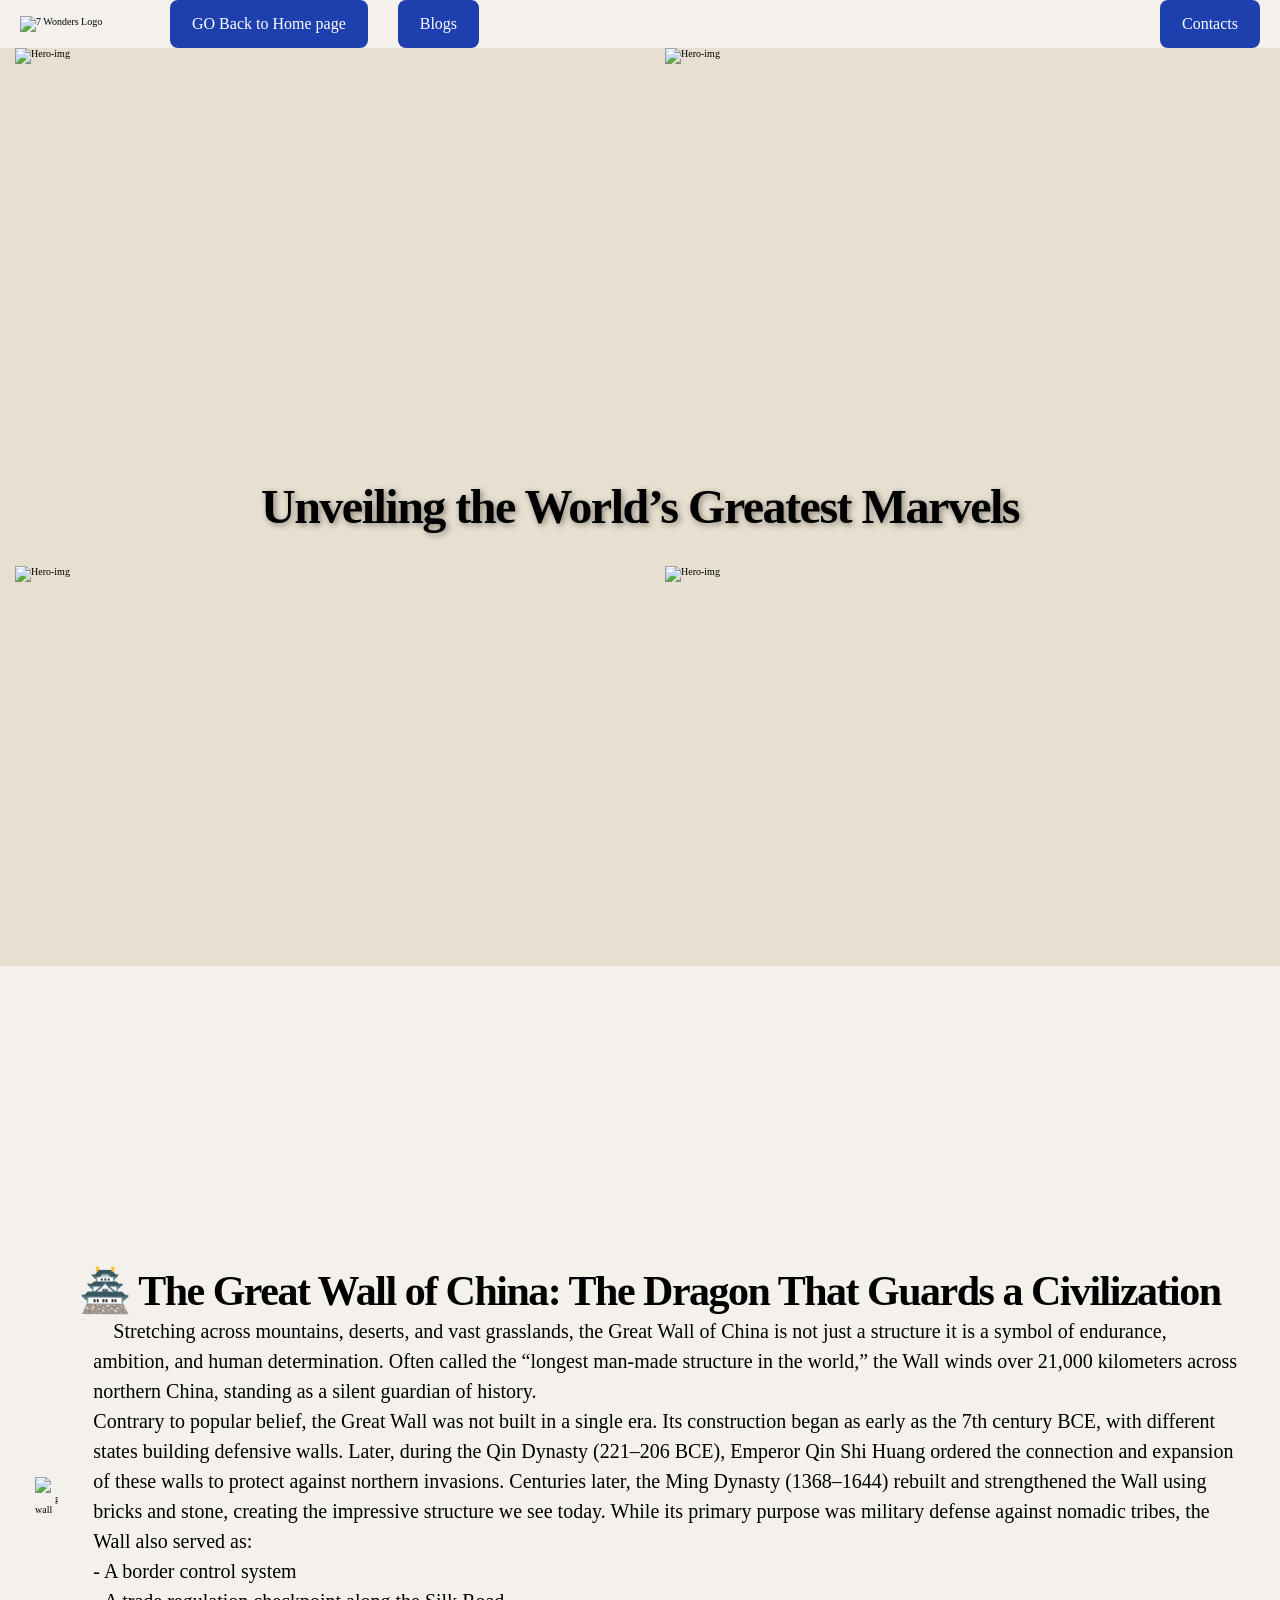
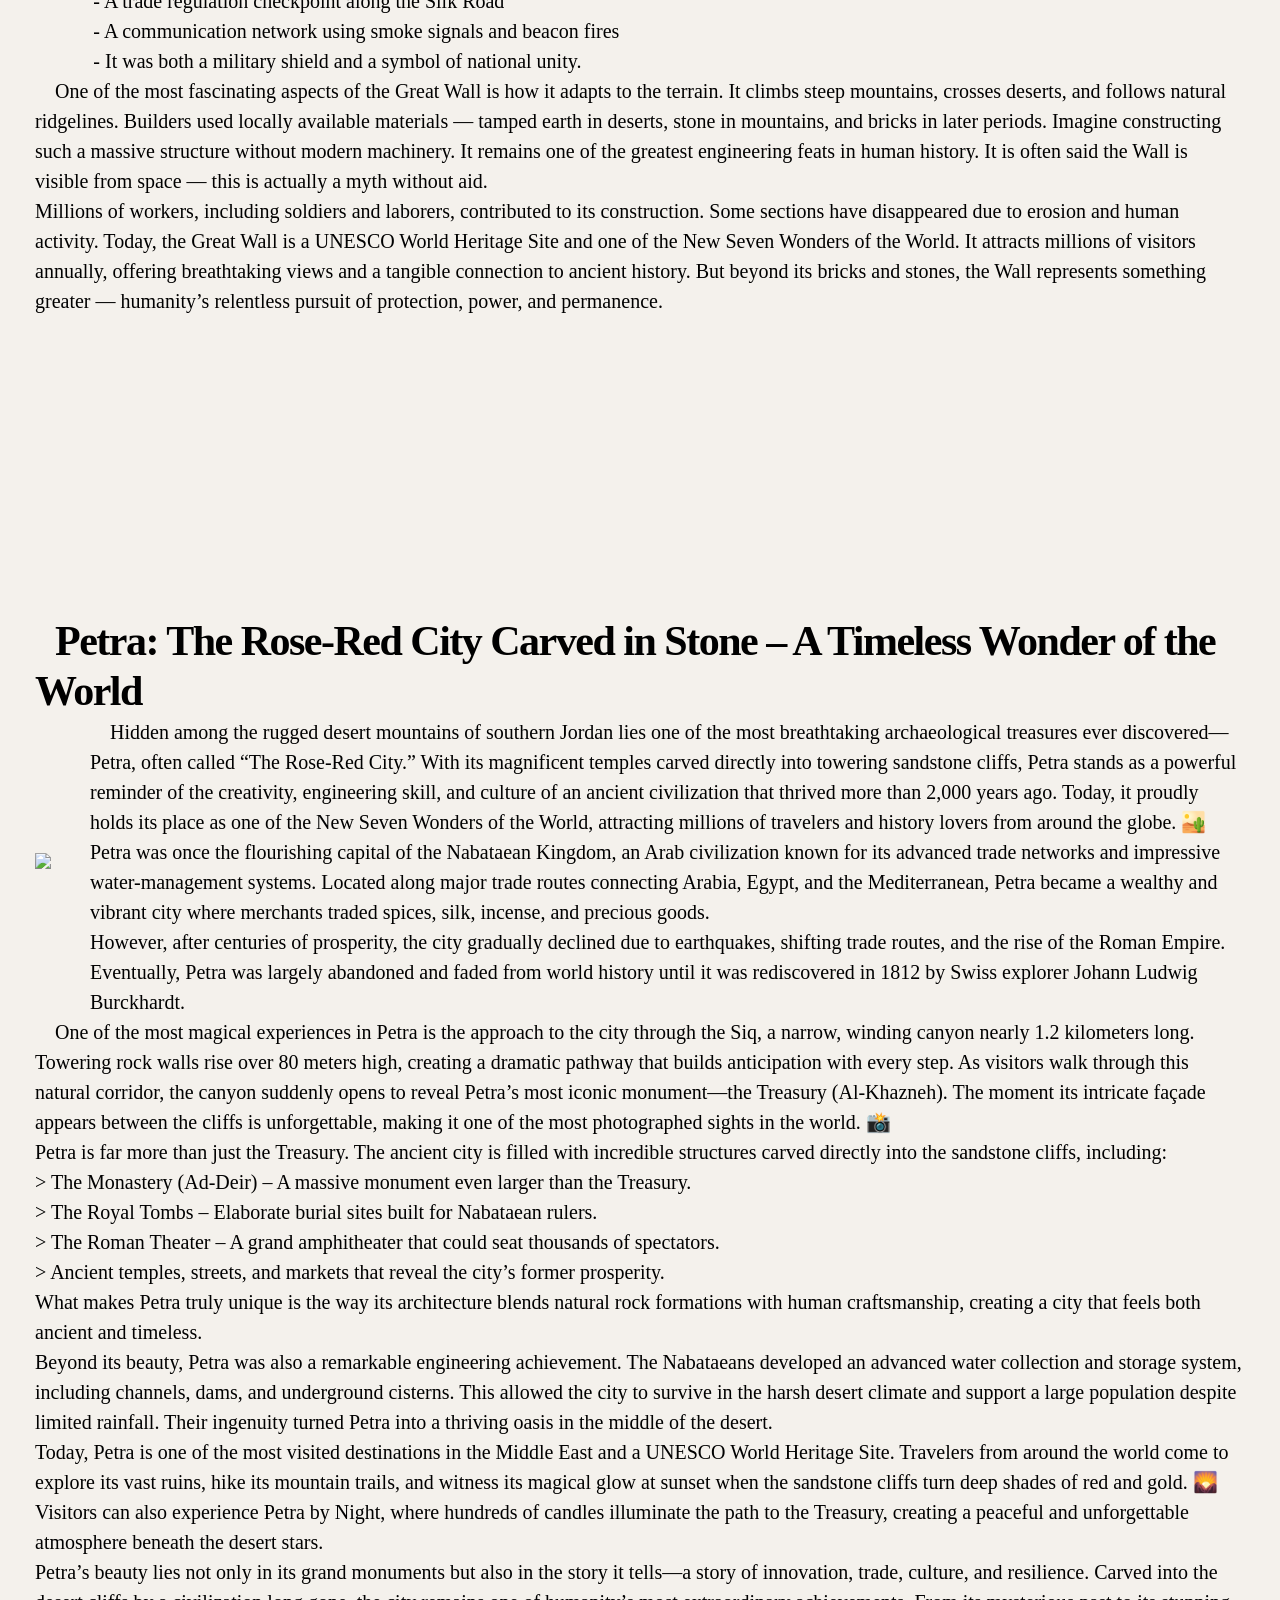
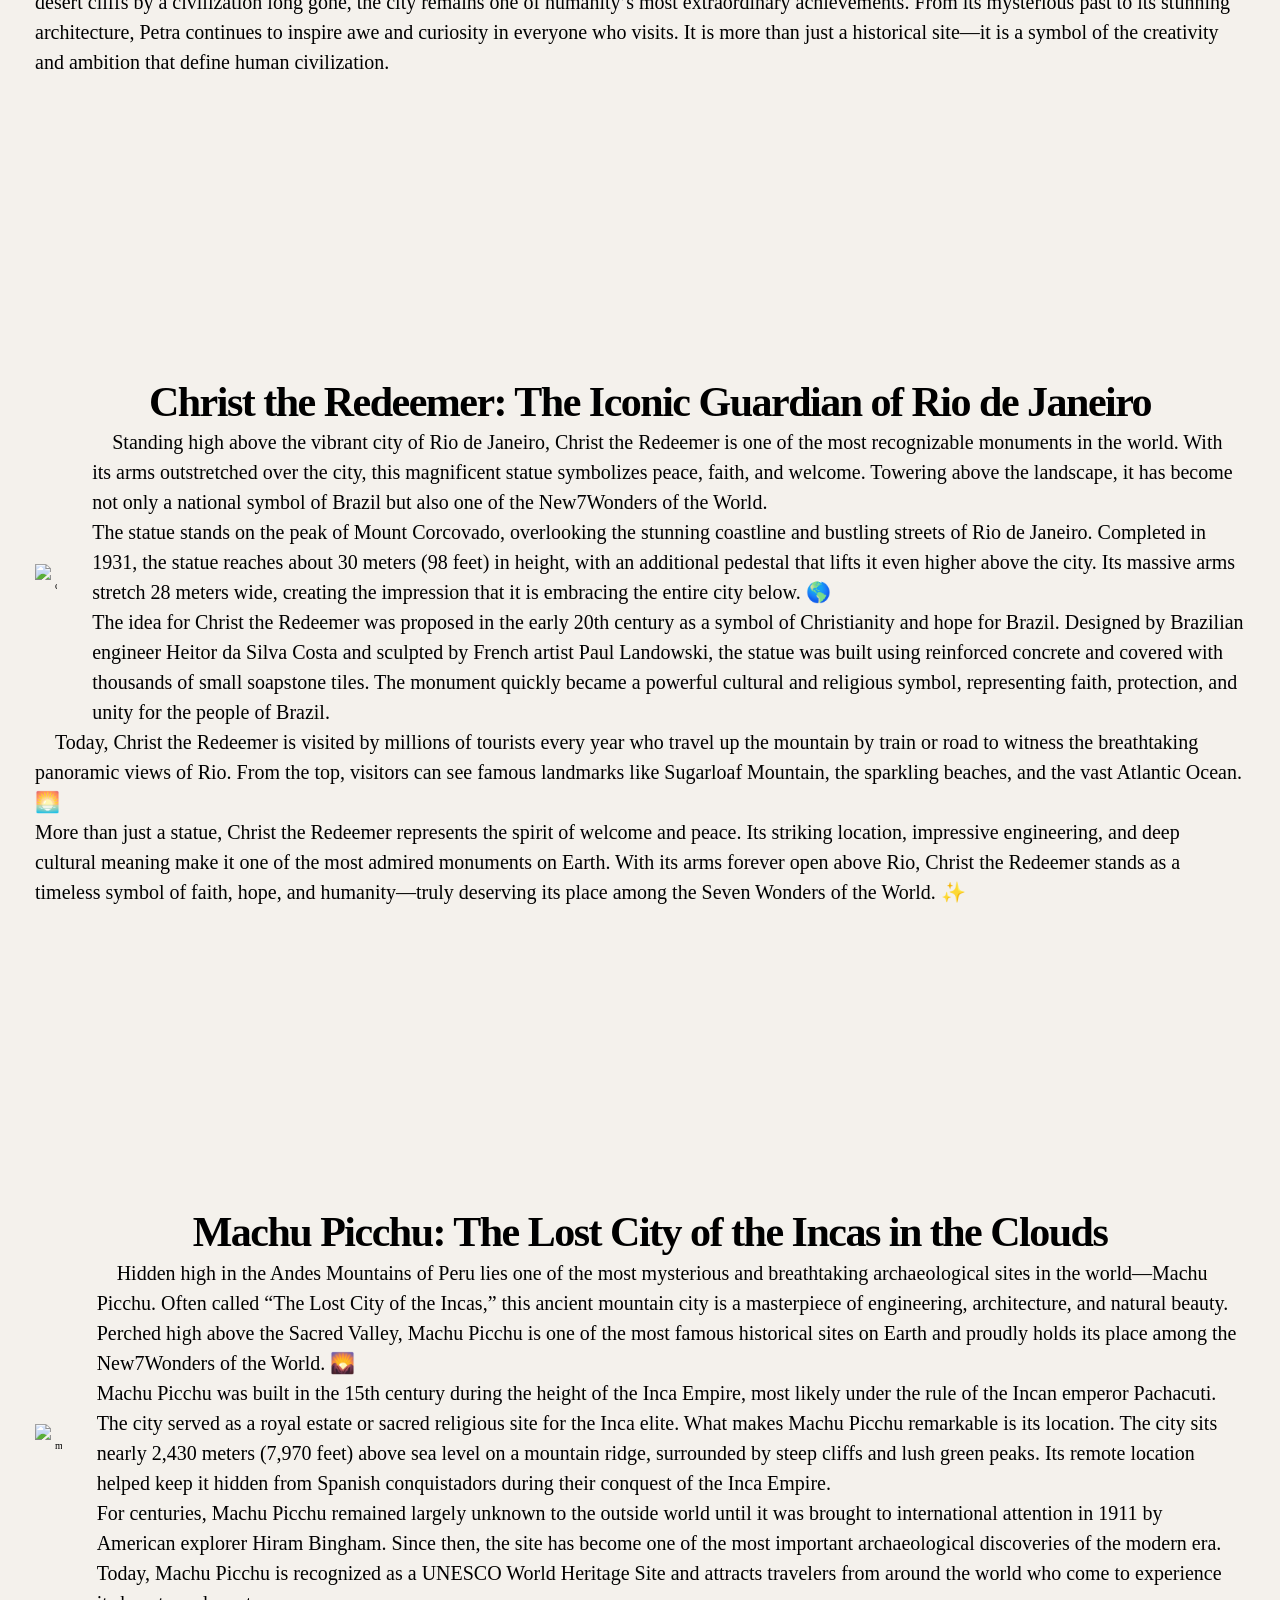
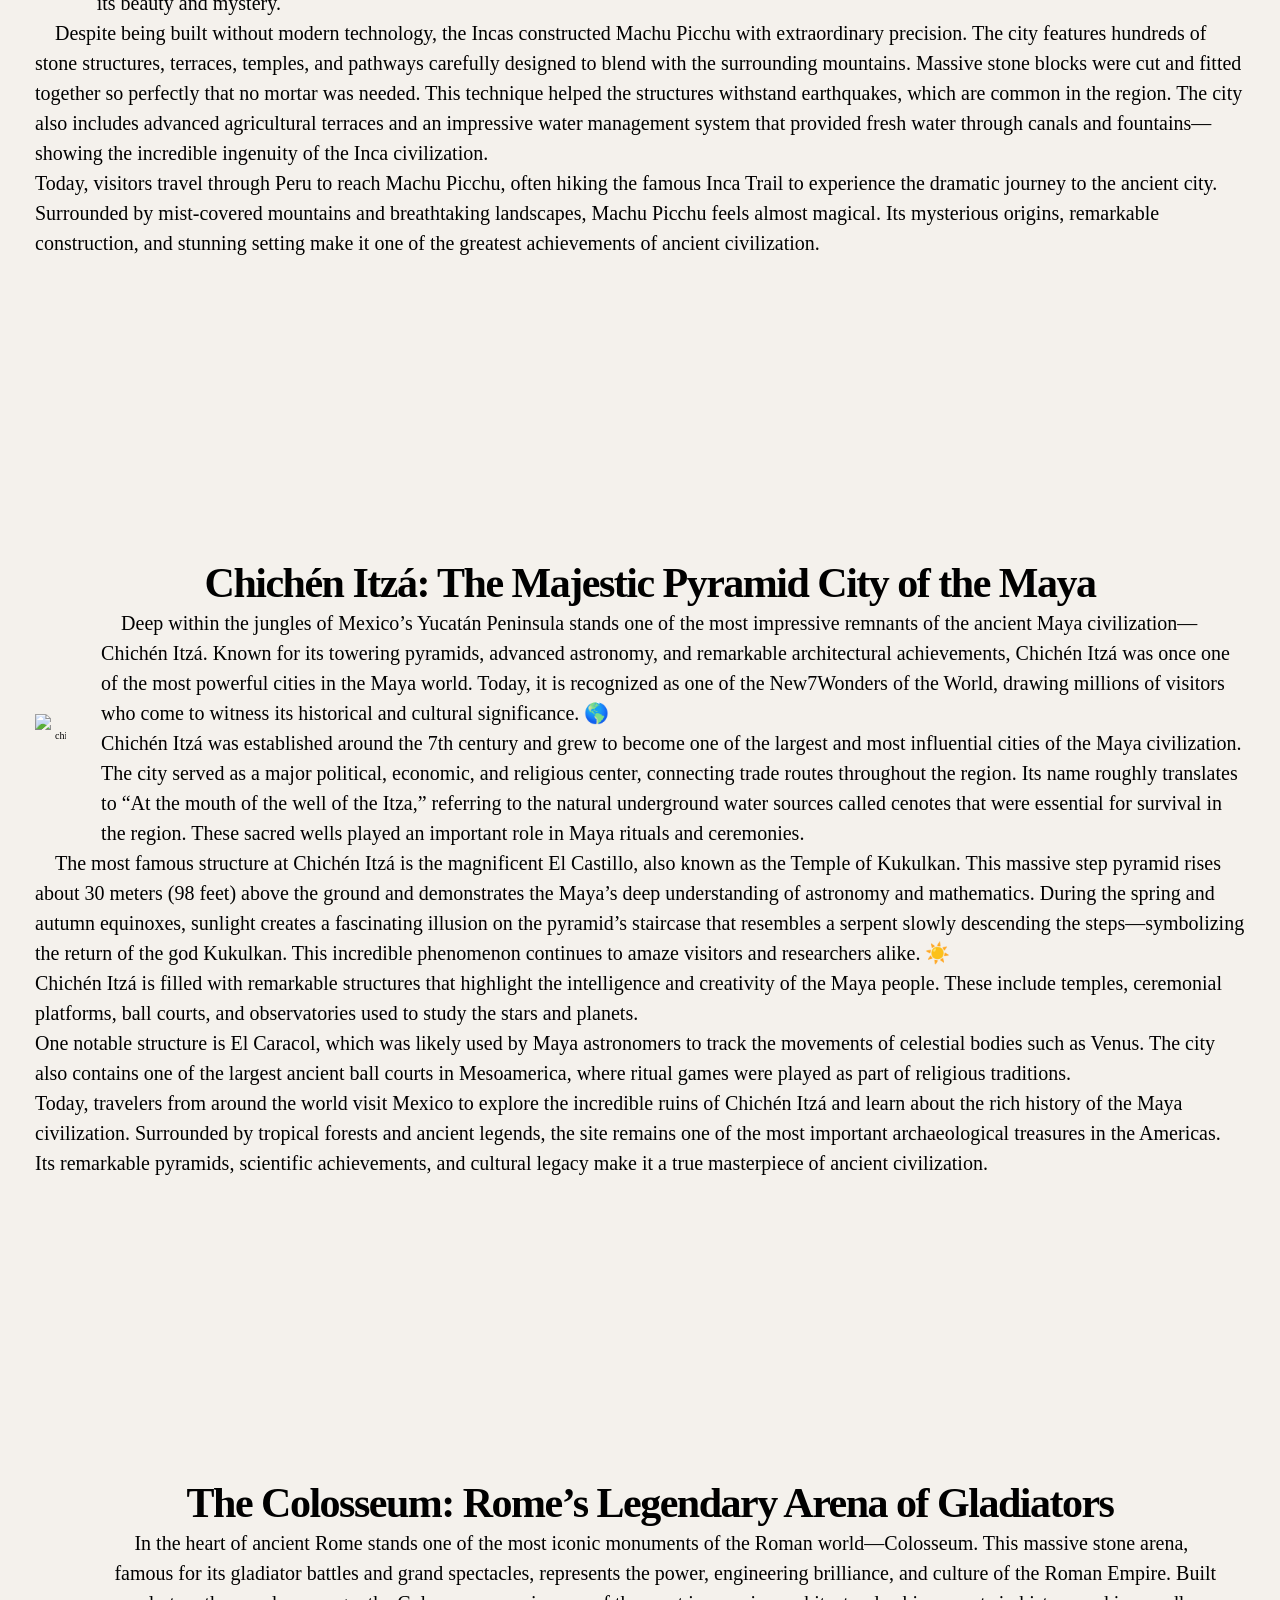
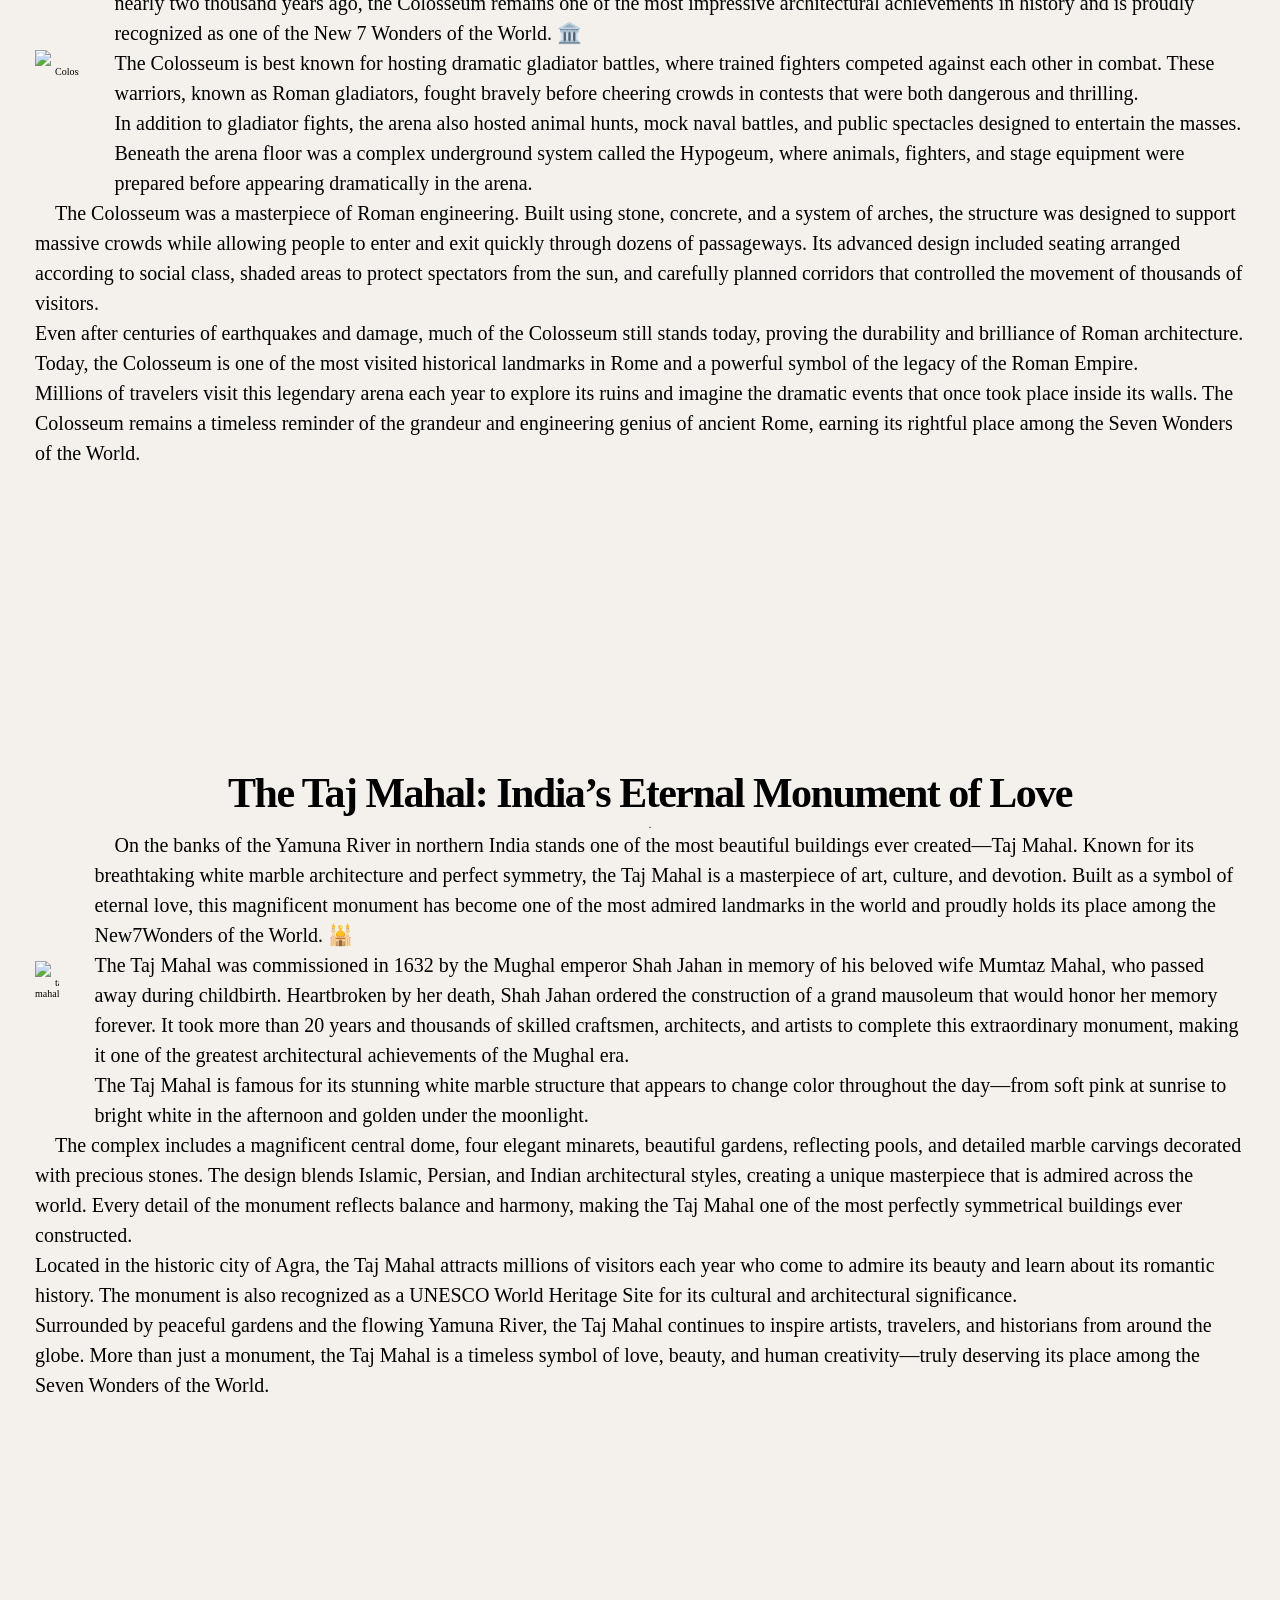
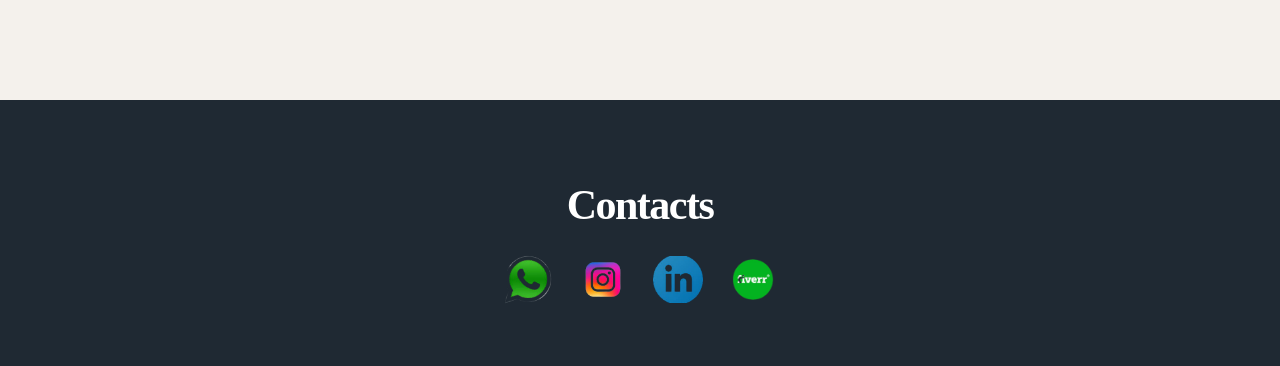
==== 7-wonders.html @ 7fb079f7 "Blog page uploaded" ====
<!DOCTYPE html>
<html lang="en">
<head>
    <meta charset="UTF-8">
    <meta http-equiv="X-UA-Compatible" content="IE=edge">
    <meta name="viewport" content="width=device-width, initial-scale=1.0">
    <link rel="stylesheet" href="wonders_style.css">
    <title>7 Wonders of the World</title>
</head>
<body>
    <div class="Container">
    <section class="header-section">
    <nav class="nav-menu">
        <div class="nav-part1">
        <img src="Images/logo.png" alt="7 Wonders Logo" class="logo">
        <a class="btn btn-primary" href="index.html">GO Back to Home page</a>
        <a class="btn btn-primary" href="#blogs">Blogs</a>
    </div>
        <a class="btn btn-primary" href="#contact-section" >Contacts</a>
    </nav>

    <div class="Hero-section">
        <div class="Hero-flexcard">
        <img src="Images/Hero-img1.jpg" alt="Hero-img" class="Hero-section-img">
        <img src="Images/Hero-img3.jpg" alt="Hero-img" class="Hero-section-img">
    </div>
        <h1>Unveiling the World’s Greatest Marvels</h1>
        <div class="Hero-flexcard">
        <img src="Images/Hero-ig4.jpg" alt="Hero-img" class="Hero-section-img">
        <img src="Images/Hero-img5.jpg" alt="Hero-img" class="Hero-section-img">
    </div>
        
    </div>
</section>

<section id="blogs" class="Blog-section">

    <div id="great-wall" class="Blog-card">
        <h2>🏯 The Great Wall of China: The Dragon That Guards a Civilization</h2>
        <div class="Blog-sub-card">
        <img class="Blog-card-img" src="Images/great-wall.jpg" alt="great-wall">
        <p>Stretching across mountains, deserts, and vast grasslands, the Great Wall of China is not just a structure
             it is a symbol of endurance, ambition, and human determination. Often called the “longest man-made structure
             in the world,” the Wall winds over 21,000 kilometers across northern China, standing as a silent guardian of
             history.<br>
             Contrary to popular belief, the Great Wall was not built in a single era. Its construction began as early as the 7th century BCE, 
             with different states building defensive walls. Later, during the Qin Dynasty (221–206 BCE), Emperor Qin Shi Huang ordered the connection
             and expansion of these walls to protect against northern invasions. Centuries later, the Ming Dynasty (1368–1644) rebuilt and strengthened
             the Wall using bricks and stone, creating the impressive structure we see today.
             While its primary purpose was military defense against nomadic tribes, the Wall also served as:<br>
            - A border control system<br>
            - A trade regulation checkpoint along the Silk Road<br>
            - A communication network using smoke signals and beacon fires<br>
            - It was both a military shield and a symbol of national unity.<br>
            </p>
        </div>
            <p>
         One of the most fascinating aspects of the Great Wall is how it adapts to the terrain. It climbs steep mountains, crosses deserts, and follows
    natural ridgelines. Builders used locally available materials — tamped earth in deserts, stone in mountains, and bricks in later periods.
    Imagine constructing such a massive structure without modern machinery. It remains one of the greatest engineering feats in human history.
    It is often said the Wall is visible from space — this is actually a myth without aid.<br>
    Millions of workers, including soldiers and laborers, contributed to its construction. Some sections have disappeared due to erosion and human activity.
    Today, the Great Wall is a UNESCO World Heritage Site and one of the New Seven Wonders of the World. It attracts millions of visitors annually, offering 
    breathtaking views and a tangible connection to ancient history. But beyond its bricks and stones, the Wall represents something greater — humanity’s relentless pursuit of protection, power, and permanence.<br>
        </p>
    </div>

    <div id="petra" class="Blog-card">
        <h2>Petra: The Rose-Red City Carved in Stone – A Timeless Wonder of the World</h2>
        <div class="Blog-sub-card">
        <img class="Blog-card-img" src="Images/Petra.jpg" alt="petra">
        <p>Hidden among the rugged desert mountains of southern Jordan lies one of the most breathtaking archaeological treasures ever discovered—Petra, often called
             “The Rose-Red City.” With its magnificent temples carved directly into towering sandstone cliffs, Petra stands as a powerful reminder of the creativity,
              engineering skill, and culture of an ancient civilization that thrived more than 2,000 years ago. Today, it proudly holds its place as one of the New
               Seven Wonders of the World, attracting millions of travelers and history lovers from around the globe. 🏜️<br>
               Petra was once the flourishing capital of the Nabataean Kingdom, an Arab civilization known for its advanced trade networks and impressive water-management systems. 
               Located along major trade routes connecting Arabia, Egypt, and the Mediterranean, Petra became a wealthy and vibrant city where merchants traded spices, silk, incense,
             and precious goods.<br>
               However, after centuries of prosperity, the city gradually declined due to earthquakes, shifting trade routes, and the rise of the Roman Empire. Eventually, Petra was 
               largely abandoned and faded from world history until it was rediscovered in 1812 by Swiss explorer Johann Ludwig Burckhardt.
            </p>
    </div>
    <p>
        One of the most magical experiences in Petra is the approach to the city through the Siq, a narrow, winding canyon nearly 1.2 kilometers long. Towering rock walls rise over 80
         meters high, creating a dramatic pathway that builds anticipation with every step.
        As visitors walk through this natural corridor, the canyon suddenly opens to reveal Petra’s most iconic monument—the Treasury (Al-Khazneh). The moment its intricate façade appears
         between the cliffs is unforgettable, making it one of the most photographed sights in the world. 📸<br>
         Petra is far more than just the Treasury. The ancient city is filled with incredible structures carved directly into the sandstone cliffs, including:
            <br>
        > The Monastery (Ad-Deir) – A massive monument even larger than the Treasury.<br>
        > The Royal Tombs – Elaborate burial sites built for Nabataean rulers.<br>
        > The Roman Theater – A grand amphitheater that could seat thousands of spectators.<br>
        > Ancient temples, streets, and markets that reveal the city’s former prosperity.<br>
What makes Petra truly unique is the way its architecture blends natural rock formations with human craftsmanship, creating a city that feels both ancient and timeless.
        <br>Beyond its beauty, Petra was also a remarkable engineering achievement. The Nabataeans developed an advanced water collection and storage system, including
         channels, dams, and underground cisterns. This allowed the city to survive in the harsh desert climate and support a large population despite limited rainfall.
        Their ingenuity turned Petra into a thriving oasis in the middle of the desert.
        <br>Today, Petra is one of the most visited destinations in the Middle East and a UNESCO World Heritage Site. Travelers from around the world come to explore 
        its vast ruins, hike its mountain trails, and witness its magical glow at sunset when the sandstone cliffs turn deep shades of red and gold. 🌄
        Visitors can also experience Petra by Night, where hundreds of candles illuminate the path to the Treasury, creating a peaceful and unforgettable atmosphere 
        beneath the desert stars.
        <br>Petra’s beauty lies not only in its grand monuments but also in the story it tells—a story of innovation, trade, culture, and resilience. Carved into the
         desert cliffs by a civilization long gone, the city remains one of humanity’s most extraordinary achievements.
        From its mysterious past to its stunning architecture, Petra continues to inspire awe and curiosity in everyone who visits. It is more than just a historical site—it is a symbol 
        of the creativity and ambition that define human civilization.
    </p>
    </div>


    <div id="christ" class="Blog-card">
        <h2>Christ the Redeemer: The Iconic Guardian of Rio de Janeiro</h2>
        <div class="Blog-sub-card">
        <img class="Blog-card-img" src="Images/christ-the-redeemer.jpg" alt="christ">
        <p>
            Standing high above the vibrant city of Rio de Janeiro, Christ the Redeemer is one of the most recognizable monuments in the world. With its arms outstretched over the city,
             this magnificent statue symbolizes peace, faith, and welcome. Towering above the landscape, it has become not only a national symbol of Brazil but also one of the New7Wonders
             of the World.<br>
             The statue stands on the peak of Mount Corcovado, overlooking the stunning coastline and bustling streets of Rio de Janeiro. Completed in 1931, the statue reaches about 30 meters
             (98 feet) in height, with an additional pedestal that lifts it even higher above the city. Its massive arms stretch 28 meters wide, creating the impression that it is embracing the
             entire city below. 🌎<br>
             The idea for Christ the Redeemer was proposed in the early 20th century as a symbol of Christianity and hope for Brazil. Designed by Brazilian engineer Heitor da Silva Costa and 
             sculpted by French artist Paul Landowski, the statue was built using reinforced concrete and covered with thousands of small soapstone tiles.
             The monument quickly became a powerful cultural and religious symbol, representing faith, protection, and unity for the people of Brazil.<br>
                </p>
    </div>
    <p>
        Today, Christ the Redeemer is visited by millions of tourists every year who travel up the mountain by train or road to witness the breathtaking panoramic views of Rio. From the top,
        visitors can see famous landmarks like Sugarloaf Mountain, the sparkling beaches, and the vast Atlantic Ocean. 🌅 <br>
        More than just a statue, Christ the Redeemer represents the spirit of welcome and peace. Its striking location, impressive engineering, and deep cultural meaning make it one of the most
        admired monuments on Earth. With its arms forever open above Rio, Christ the Redeemer stands as a timeless symbol of faith, hope, and humanity—truly deserving its place among the Seven Wonders of the World. ✨
    </p>
    </div>


    <div id="machu-pichu" class="Blog-card">
        <h2>Machu Picchu: The Lost City of the Incas in the Clouds</h2>
        <div class="Blog-sub-card">
        <img class="Blog-card-img" src="Images/machu-pichu.jpg" alt="machu">
        <p>Hidden high in the Andes Mountains of Peru lies one of the most mysterious and breathtaking archaeological sites in the world—Machu Picchu. Often called “The Lost City of the Incas,” this ancient mountain city
         is a masterpiece of engineering, architecture, and natural beauty. Perched high above the Sacred Valley, Machu Picchu is one of the most famous historical sites on Earth and proudly holds its place among the 
         New7Wonders of the World. 🌄<br>
         Machu Picchu was built in the 15th century during the height of the Inca Empire, most likely under the rule of the Incan emperor Pachacuti. The city served as a royal estate or sacred religious site for the Inca elite.
         What makes Machu Picchu remarkable is its location. The city sits nearly 2,430 meters (7,970 feet) above sea level on a mountain ridge, surrounded by steep cliffs and lush green peaks. Its remote location helped keep 
         it hidden from Spanish conquistadors during their conquest of the Inca Empire.<br>
         For centuries, Machu Picchu remained largely unknown to the outside world until it was brought to international attention in 1911 by American explorer Hiram Bingham. Since then, the site has become one of the most 
         important archaeological discoveries of the modern era.
         Today, Machu Picchu is recognized as a UNESCO World Heritage Site and attracts travelers from around the world who come to experience its beauty and mystery.<br>
        </p>
    </div>
        <p>
            Despite being built without modern technology, the Incas constructed Machu Picchu with extraordinary precision. The city features hundreds of stone structures, terraces, temples, and pathways carefully designed to
             blend with the surrounding mountains.
            Massive stone blocks were cut and fitted together so perfectly that no mortar was needed. This technique helped the structures withstand earthquakes, which are common in the region.
            The city also includes advanced agricultural terraces and an impressive water management system that provided fresh water through canals and fountains—showing the incredible ingenuity of the Inca civilization.<br>
            Today, visitors travel through Peru to reach Machu Picchu, often hiking the famous Inca Trail to experience the dramatic journey to the ancient city.
            Surrounded by mist-covered mountains and breathtaking landscapes, Machu Picchu feels almost magical. Its mysterious origins, remarkable construction, and stunning setting make it one of the greatest achievements of ancient civilization.
        </p>
    </div>  


    <div id="chichen-itza" class="Blog-card">
        <h2>Chichén Itzá: The Majestic Pyramid City of the Maya</h2>
        <div class="Blog-sub-card">
        <img class="Blog-card-img" src="Images/chichen-Itza.jpg" alt="chichen">
        <p>
            Deep within the jungles of Mexico’s Yucatán Peninsula stands one of the most impressive remnants of the ancient Maya civilization—Chichén Itzá. Known for its towering pyramids, advanced astronomy, and remarkable architectural achievements,
         Chichén Itzá was once one of the most powerful cities in the Maya world. Today, it is recognized as one of the New7Wonders of the World, drawing millions of visitors who come to witness its historical and cultural significance. 🌎<br>
         Chichén Itzá was established around the 7th century and grew to become one of the largest and most influential cities of the Maya civilization. The city served as a major political, economic, and religious center, connecting trade routes throughout the region.
         Its name roughly translates to “At the mouth of the well of the Itza,” referring to the natural underground water sources called cenotes that were essential for survival in the region. These sacred wells played an important role in Maya rituals and ceremonies.<br>
        </p>
    </div>
    <p>
     The most famous structure at Chichén Itzá is the magnificent El Castillo, also known as the Temple of Kukulkan. This massive step pyramid rises about 30 meters (98 feet) above the ground and demonstrates the Maya’s deep understanding of
     astronomy and mathematics. During the spring and autumn equinoxes, sunlight creates a fascinating illusion on the pyramid’s staircase that resembles a serpent slowly descending the steps—symbolizing the return of the god Kukulkan. This
     incredible phenomenon continues to amaze visitors and researchers alike. ☀️<br>
    Chichén Itzá is filled with remarkable structures that highlight the intelligence and creativity of the Maya people. These include temples, ceremonial platforms, ball courts, and observatories used to study the stars and planets.<br>
    One notable structure is El Caracol, which was likely used by Maya astronomers to track the movements of celestial bodies such as Venus. The city also contains one of the largest ancient ball courts in Mesoamerica, where ritual
    games were played as part of religious traditions.<br>
    Today, travelers from around the world visit Mexico to explore the incredible ruins of Chichén Itzá and learn about the rich history of the Maya civilization.
    Surrounded by tropical forests and ancient legends, the site remains one of the most important archaeological treasures in the Americas. Its remarkable pyramids,
     scientific achievements, and cultural legacy make it a true masterpiece of ancient civilization.
    </p>
    </div>  


    <div id="Colosseum" class="Blog-card">
        <h2>The Colosseum: Rome’s Legendary Arena of Gladiators</h2>
        <div class="Blog-sub-card">
        <img class="Blog-card-img" src="Images/Collosuem.jpg" alt="Colossuem">
        <p>
            In the heart of ancient Rome stands one of the most iconic monuments of the Roman world—Colosseum. This massive stone arena, famous for
            its gladiator battles and grand spectacles, represents the power, engineering brilliance, and culture of the Roman Empire. Built nearly
            two thousand years ago, the Colosseum remains one of the most impressive architectural achievements in history and is proudly recognized
             as one of the New 7 Wonders of the World. 🏛️<br>
             The Colosseum is best known for hosting dramatic gladiator battles, where trained fighters competed against each other in combat. These
              warriors, known as Roman gladiators, fought bravely before cheering crowds in contests that were both dangerous and thrilling.<br>
            In addition to gladiator fights, the arena also hosted animal hunts, mock naval battles, and public spectacles designed to entertain 
            the masses. Beneath the arena floor was a complex underground system called the Hypogeum, where animals, fighters, and stage equipment
             were prepared before appearing dramatically in the arena.<br>
        </p>
    </div>
    <p>
        The Colosseum was a masterpiece of Roman engineering. Built using stone, concrete, and a system of arches, the structure was designed to support
        massive crowds while allowing people to enter and exit quickly through dozens of passageways.
        Its advanced design included seating arranged according to social class, shaded areas to protect spectators from the sun, and carefully planned 
        corridors that controlled the movement of thousands of visitors.<br>
        Even after centuries of earthquakes and damage, much of the Colosseum still stands today, proving the durability and brilliance of Roman architecture.<br>
        Today, the Colosseum is one of the most visited historical landmarks in Rome and a powerful symbol of the legacy of the Roman Empire.<br>

        Millions of travelers visit this legendary arena each year to explore its ruins and imagine the dramatic events that once took place inside its walls.
        The Colosseum remains a timeless reminder of the grandeur and engineering genius of ancient Rome, earning its rightful place among the Seven Wonders of the World.<br>
    </p>
    </div>  


    <div id="taj-mahal" class="Blog-card">
        <h2>The Taj Mahal: India’s Eternal Monument of Love</h2>.
        <div class="Blog-sub-card">
        <img class="Blog-card-img" src="Images/taj-mahal.jpg" alt="taj-mahal">
        <p>
            On the banks of the Yamuna River in northern India stands one of the most beautiful buildings ever created—Taj Mahal. Known for its breathtaking white marble 
            architecture and perfect symmetry, the Taj Mahal is a masterpiece of art, culture, and devotion. Built as a symbol of eternal love, this magnificent monument 
            has become one of the most admired landmarks in the world and proudly holds its place among the New7Wonders of the World. 🕌<br>
            The Taj Mahal was commissioned in 1632 by the Mughal emperor Shah Jahan in memory of his beloved wife Mumtaz Mahal, who passed away during childbirth. Heartbroken
             by her death, Shah Jahan ordered the construction of a grand mausoleum that would honor her memory forever.
            It took more than 20 years and thousands of skilled craftsmen, architects, and artists to complete this extraordinary monument, making it one of the greatest
             architectural achievements of the Mughal era.<br>
             The Taj Mahal is famous for its stunning white marble structure that appears to change color throughout the day—from soft pink at sunrise to bright white in
              the afternoon and golden under the moonlight.<br>
        </p>
    </div>
    <p>
        The complex includes a magnificent central dome, four elegant minarets, beautiful gardens, reflecting pools, and detailed marble carvings decorated with precious 
        stones. The design blends Islamic, Persian, and Indian architectural styles, creating a unique masterpiece that is admired across the world.
        Every detail of the monument reflects balance and harmony, making the Taj Mahal one of the most perfectly symmetrical buildings ever constructed.<br>
        Located in the historic city of Agra, the Taj Mahal attracts millions of visitors each year who come to admire its beauty and learn about its romantic history. 
        The monument is also recognized as a UNESCO World Heritage Site for its cultural and architectural significance.<br>

        Surrounded by peaceful gardens and the flowing Yamuna River, the Taj Mahal continues to inspire artists, travelers, and historians from around the globe.
        More than just a monument, the Taj Mahal is a timeless symbol of love, beauty, and human creativity—truly deserving its place among the Seven Wonders of the World.<br>
    </p>
    </div>  
</section>

<footer id="contact-section">
    <h2>Contacts</h2>
    <ul class="contact-detail">
        <li><a href="https://wa.me/923485941107" target="_blank" ><img class="social-icon" src="landingpage_images/whatsapp.png" alt="icon"/></a></li>
        <li><a href="https://instagram.com/hamadkhan.06" target="_blank"><img class="social-icon" src="landingpage_images/Insta.png" alt="icon"/></a></li>
        <li><a href="https://www.linkedin.com/in/hamad-khan06" target="_blank"><img class="social-icon" src="landingpage_images/In.png" alt="icon" /></a></li>
        <li><a href="https://www.fiverr.com/@hamad_6636" target="_blank"><img class="social-icon" src="landingpage_images/fiver.png" alt="logo"></a></li>
    </ul>
</footer>

</div>

</body>
</html>
---- wonders_style.css ----
html{
    font-size: 62.5%;
    scroll-behavior: smooth;
}
*{
    margin: 0;
    padding: 0;
}
body{
    background-color: #F4F1EC ;
}
.Container{
    width: 100%;
    margin: 0 auto;
}
h1, h2, h3, h4{
    font-weight:700;
    line-height: 1.2;
    letter-spacing: -1.5px;
}
h1{
    font-size: 4.8rem;
}
h2{
    font-size: 4.2rem;
}
h3{
    font-size: 3.6rem;
}
h4{
    font-size: 2.5rem;
}
p{
    font-weight:400;
    line-height: 1.5;
    font-size: 2.0rem;
}
a{
    font-weight:400;
    text-decoration:none;
    line-height: 1.5;
    font-size: 1.6rem;
    display:inline-block;
}
ul{
    list-style: none;
}
.logo{
    width: 12rem;
    height: auto;
}
.nav-menu{
    display: flex;
    justify-content: space-between;
    align-items: center;
    margin: 0 2rem;
}
.nav-part1{
    display: flex;
    justify-content: center;
    align-items: center;
    gap: 3rem;
}
.Hero-flexcard{
    display: flex;
    flex-direction: row-reverse;
    justify-content: center;
    gap: 5rem;
    align-items: center;
}
.Hero-section-img{
    width: 60rem;
    height: 40rem;
    transition: transform 0.5s ease;
}
.Hero-section-img:hover{
    transform: scale(1.05);
    box-shadow: 5px 15px 30px black;
}
.Hero-section{
    display: flex;
    flex-direction: column;
    gap: 3rem;
    justify-content: space-between;
    align-items: center;
    background-color: #e7dfcf;
    
}
.Hero-section h1{
    text-shadow: 2px 2px 6px rgba(0,0,0,0.4);
}
.Blog-section{
    margin: 25rem 0rem;
    text-indent: 2rem;
}
.Blog-card{
    display: flex;
    flex-direction: column;
    align-items: center;
    margin: 30rem 3.5rem;  
}
.Blog-card-img{
    max-width: 600px;
    height: auto;
    margin: 2rem 0rem;
}
.Blog-sub-card{
    display: flex;
    justify-content: space-between;
    align-items: center;
    gap: 3.5rem;
}
footer{
    text-align: center;
    padding-top: 8rem;
    margin-top: 10rem;
    padding-bottom: 3rem;
    background-color: #1F2933;
    }
.contact-detail{
    margin: 2.5rem 0rem;
    display: flex;
    justify-content: center;
    align-items: center;
    gap: 2.5rem;
}
footer h2{
    color: white;
}
footer a:hover {
    color: #C9A24D;
}
.social-icon{
    width: 50px;
    height: auto;
    }
    
.btn{
    font-size: 1.6rem;
    font-weight: 400;
    padding: 1rem 2rem;
    border-radius: 8px;
}
.btn-primary:link, .btn-primary:visited{
    background-color: #1E40AF;
    color: white;
    border: 2px solid #1E40AF;
    transition: background-color 0.25s ease, transform 0.15s ease;
}
.btn-primary:hover, .btn-primary:active{
    background-color: #162E8A;
    color: white;
    border: 2px solid #162E8A;
    transform: scale(1.05);
}
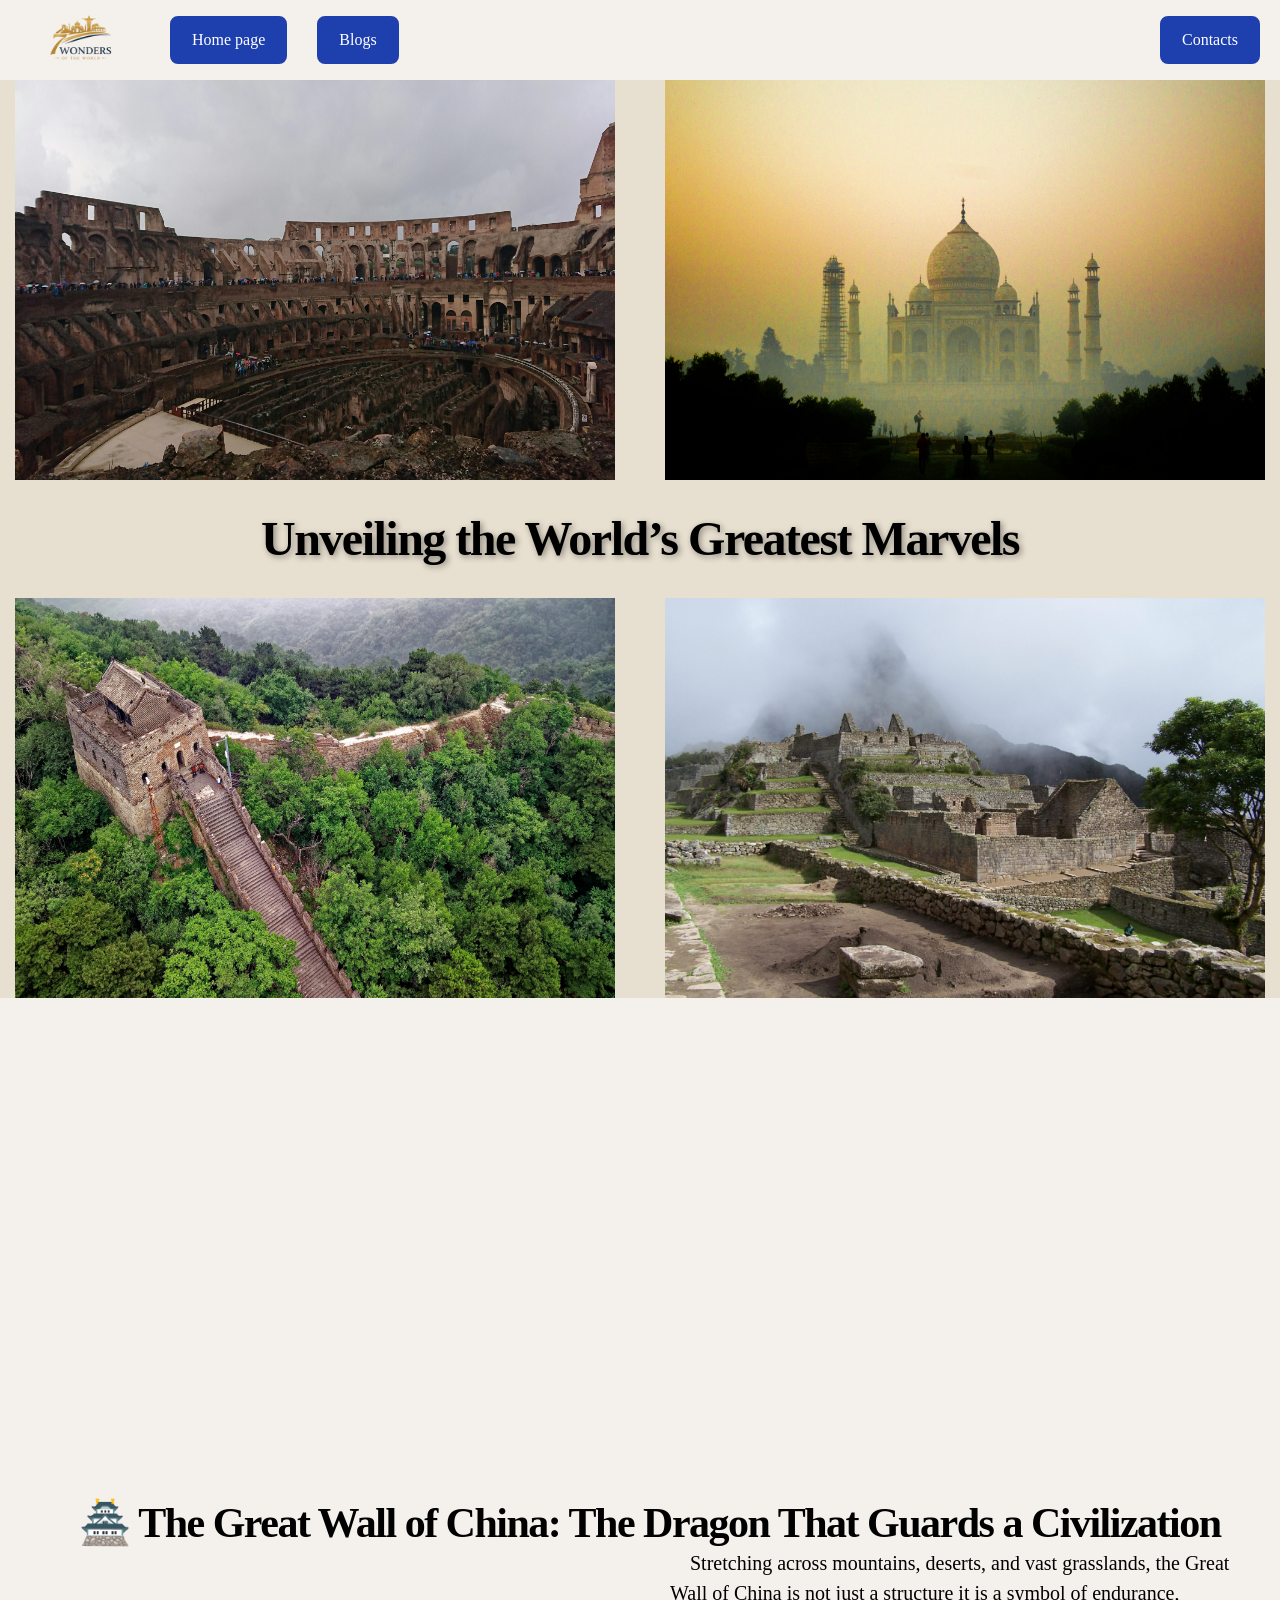
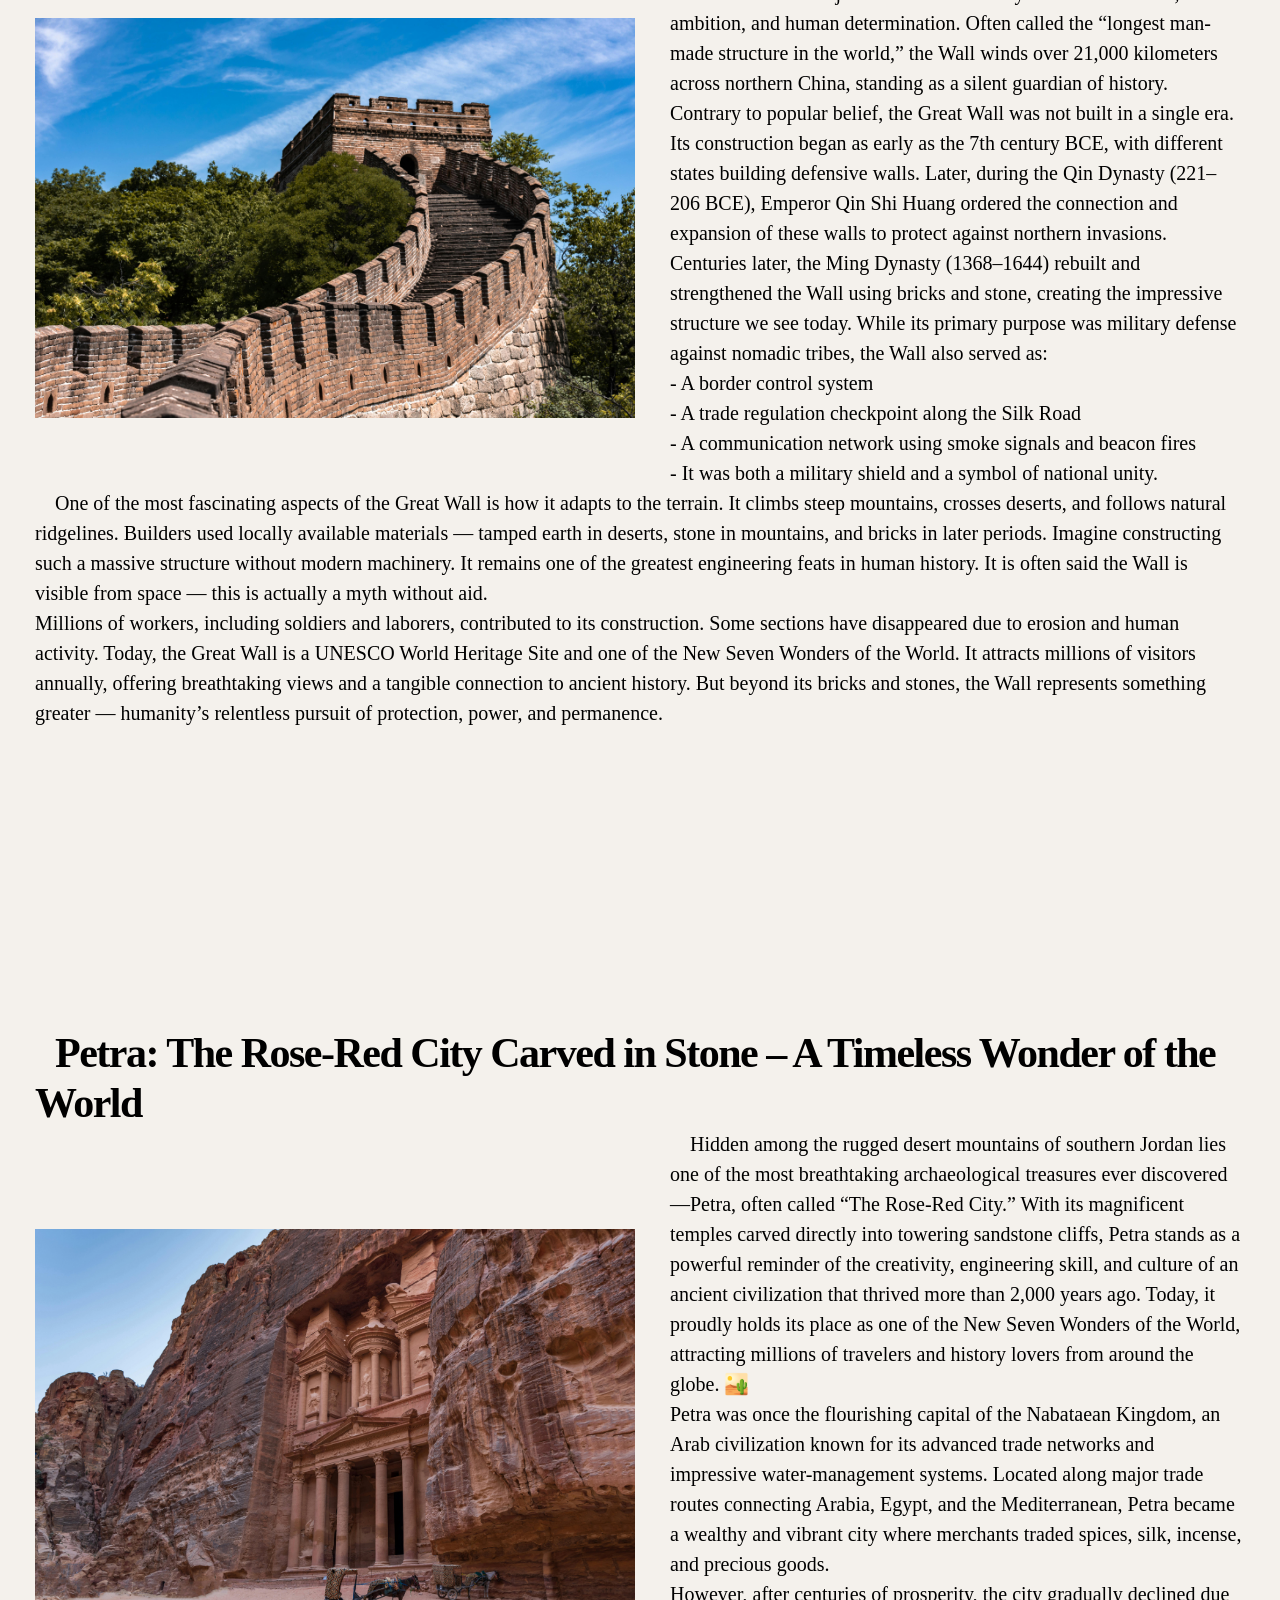
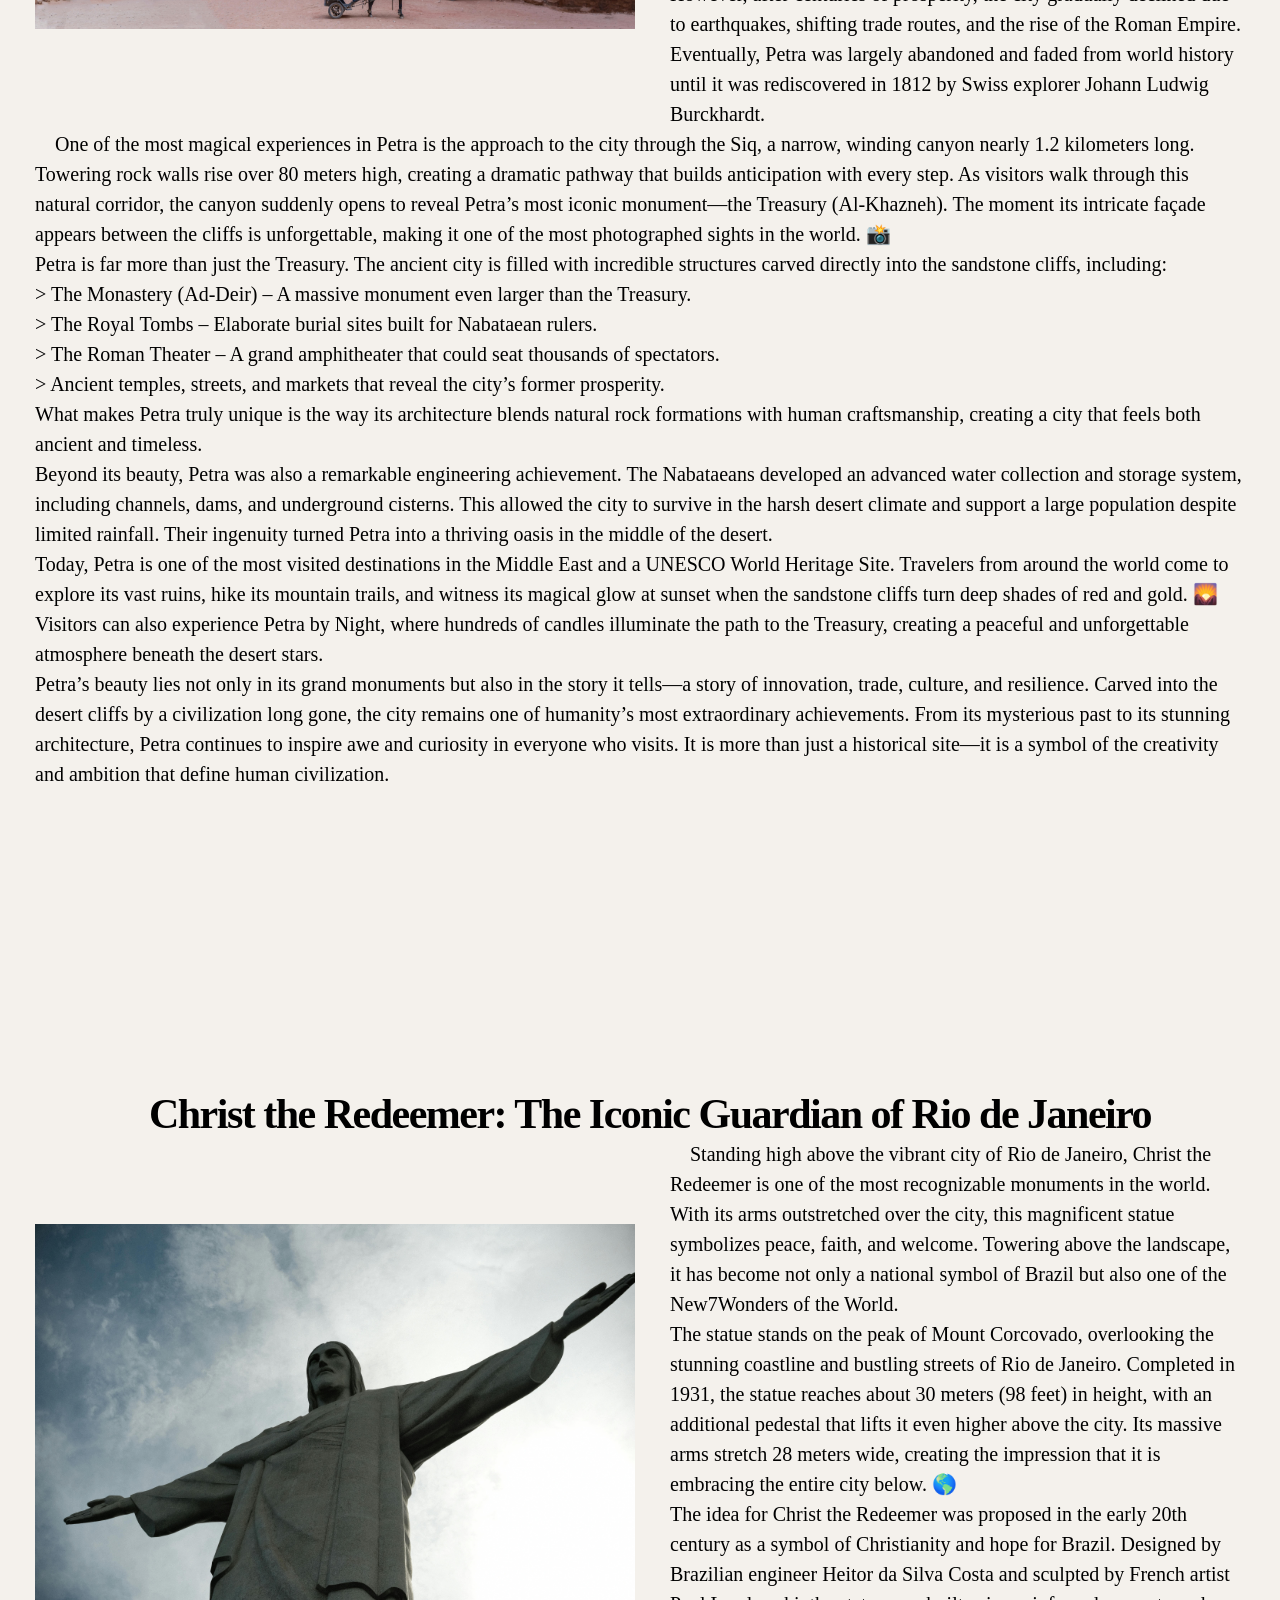
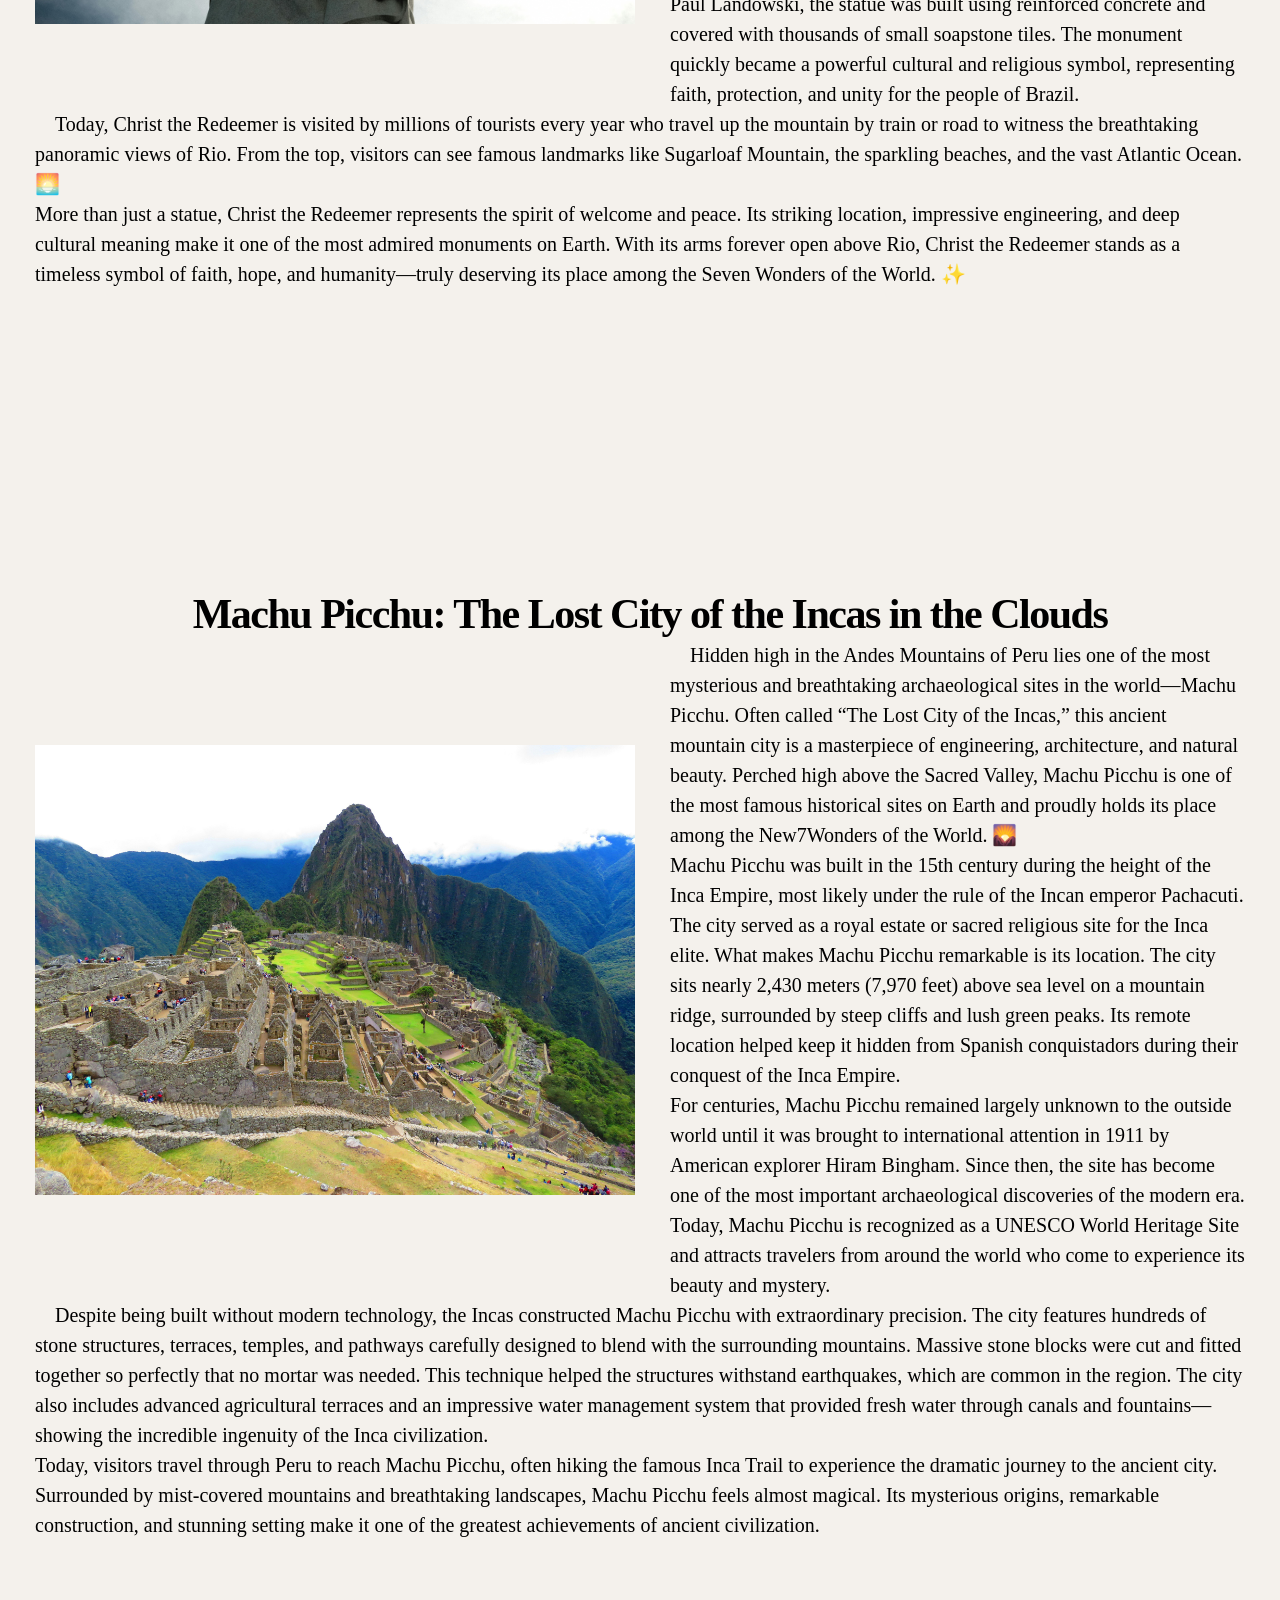
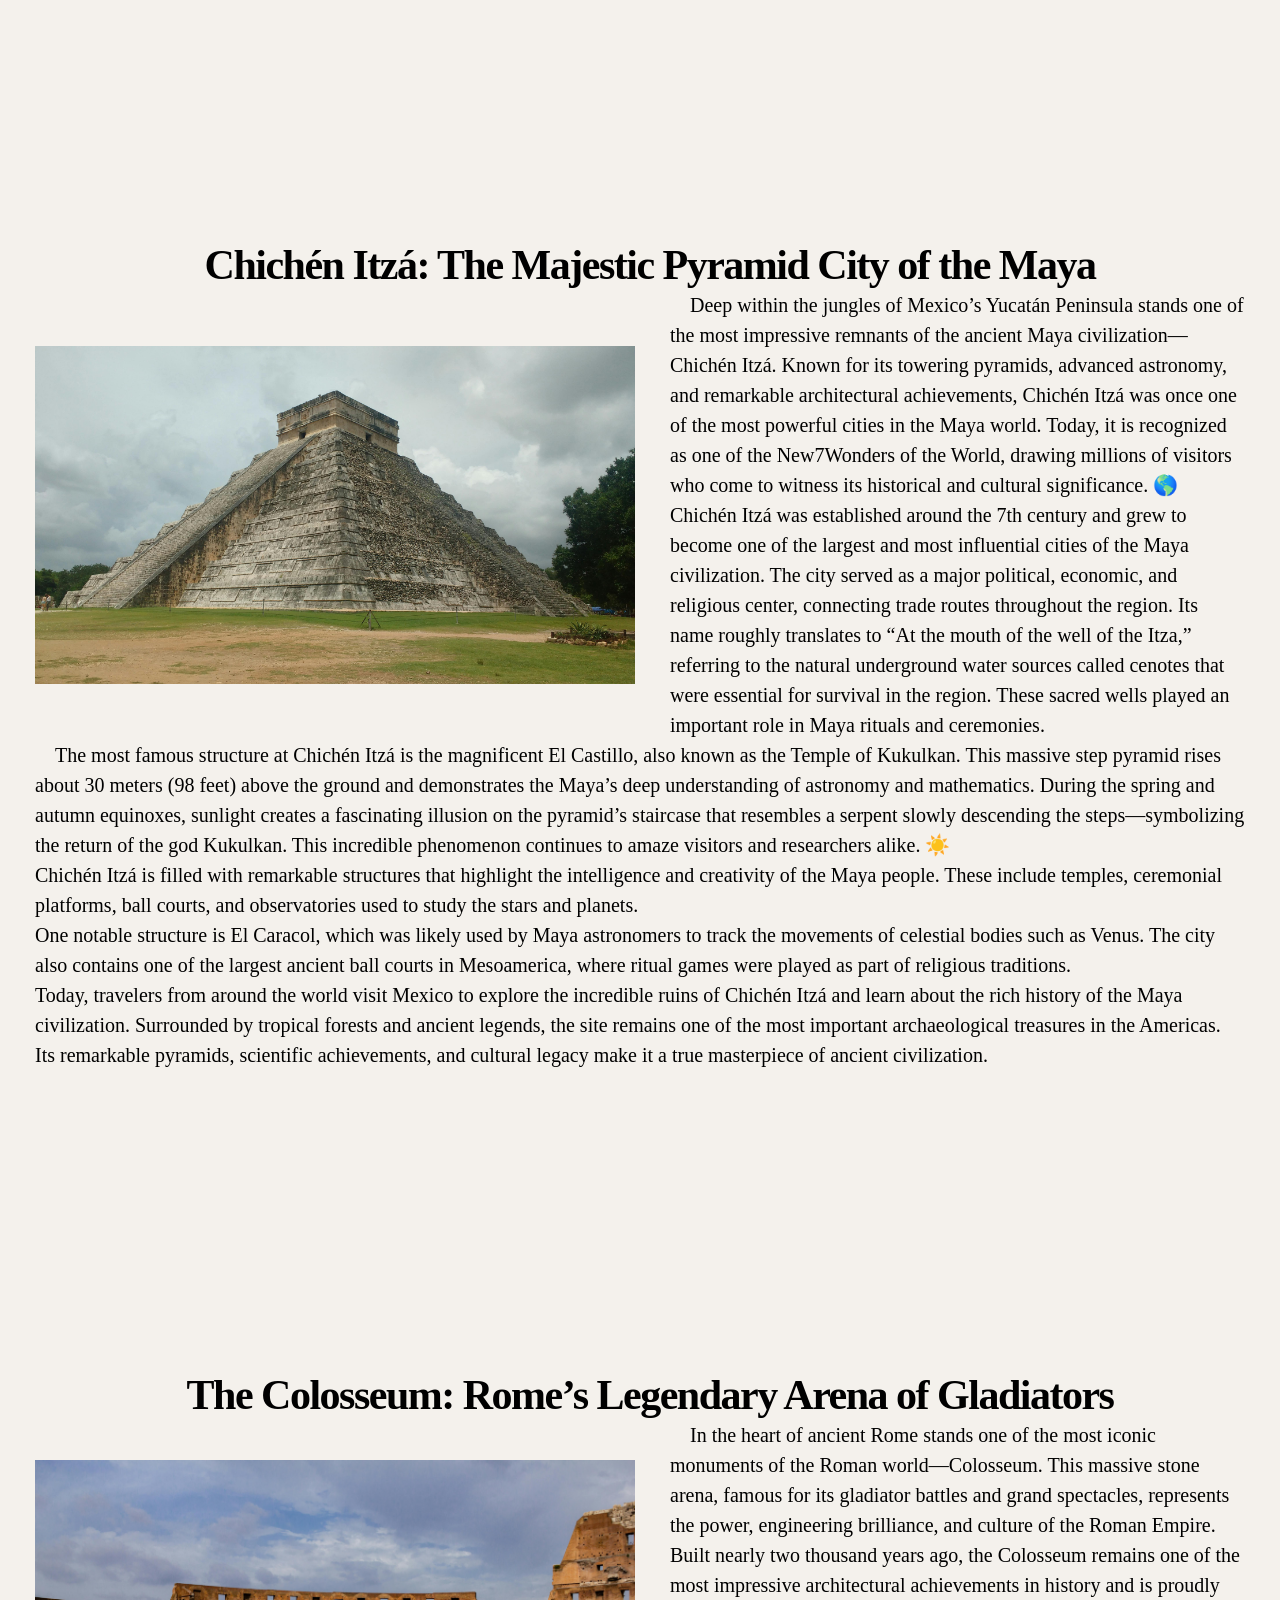
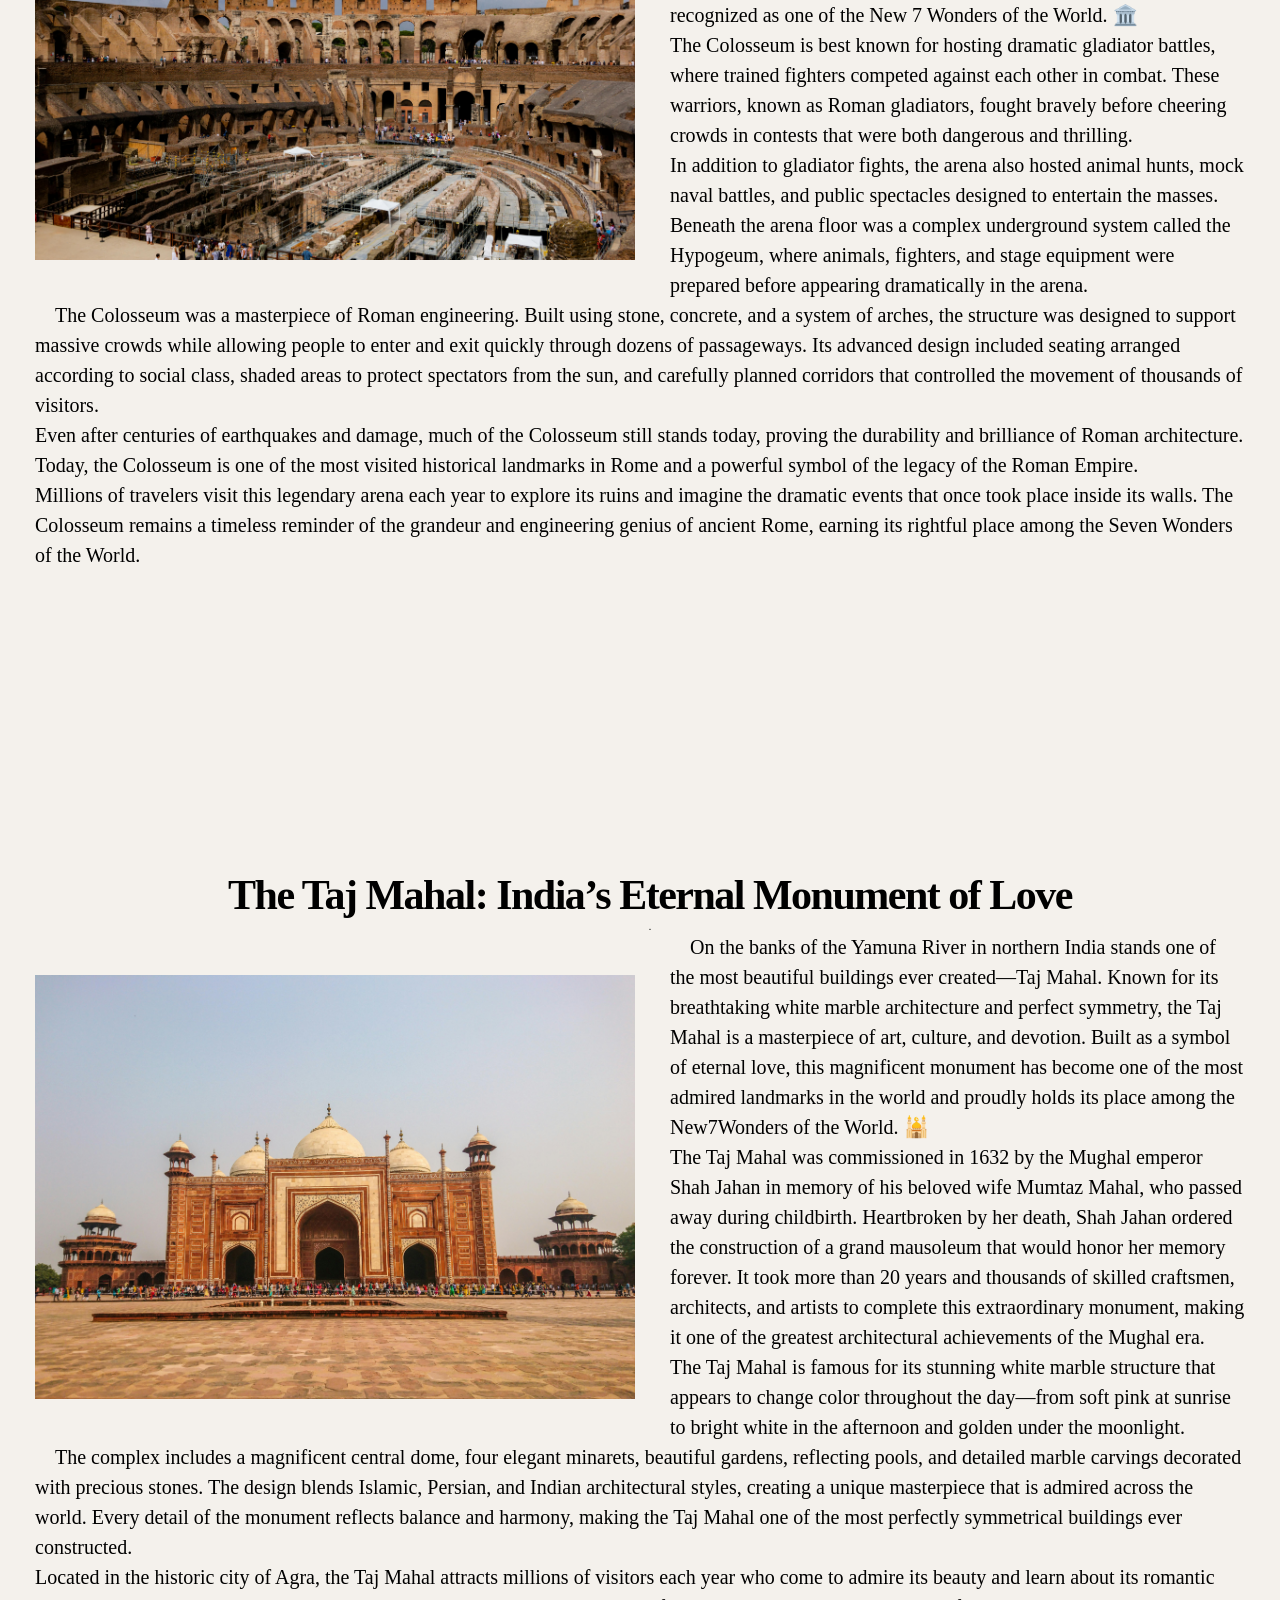
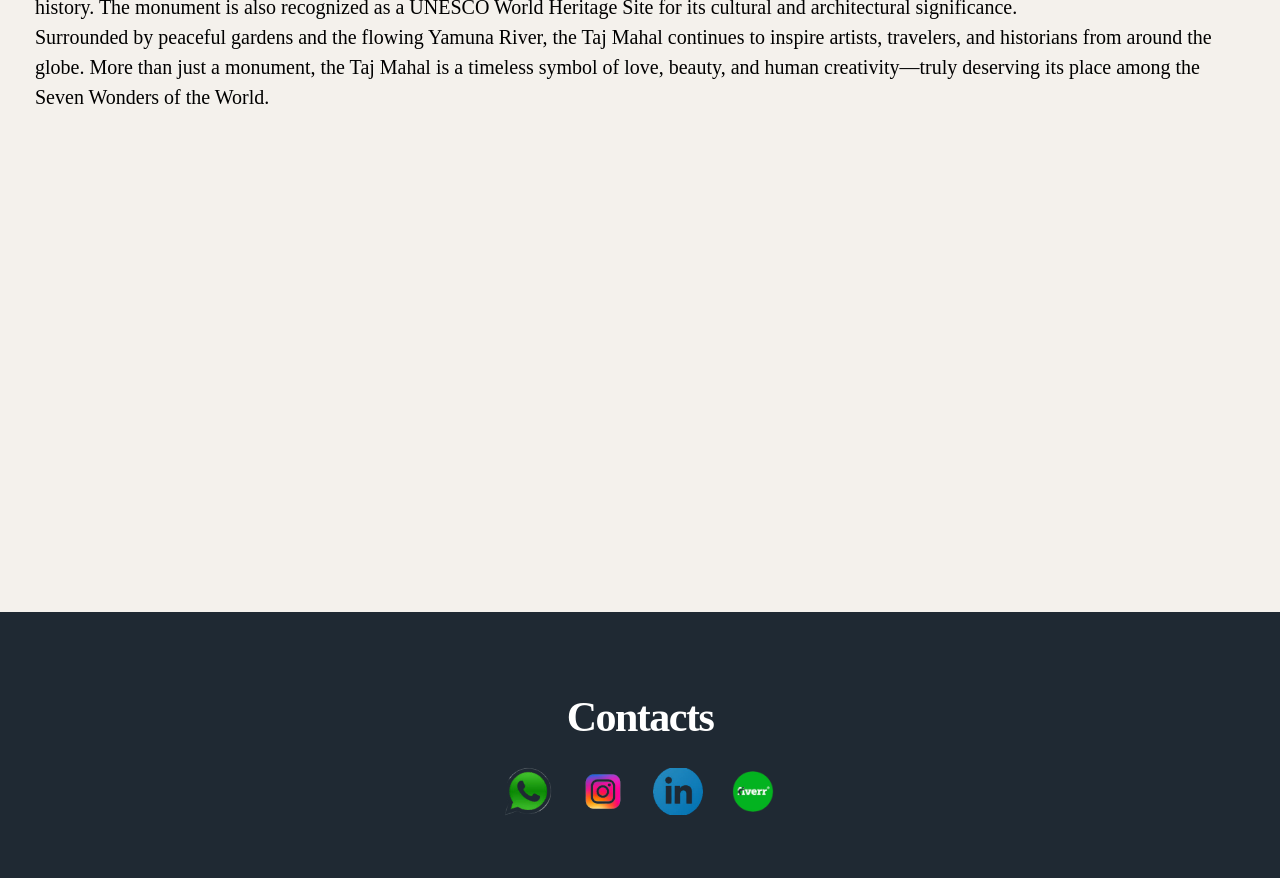
==== commit 5a357a4f: "Responsiveness of Blog page" ====
--- a/7-wonders.html
+++ b/7-wonders.html
@@ -13,7 +13,7 @@
     <nav class="nav-menu">
         <div class="nav-part1">
         <img src="Images/logo.png" alt="7 Wonders Logo" class="logo">
-        <a class="btn btn-primary" href="index.html">GO Back to Home page</a>
+        <a class="btn btn-primary" href="index.html">Home page</a>
         <a class="btn btn-primary" href="#blogs">Blogs</a>
     </div>
         <a class="btn btn-primary" href="#contact-section" >Contacts</a>
--- a/wonders_style.css
+++ b/wonders_style.css
@@ -90,7 +90,7 @@
     text-shadow: 2px 2px 6px rgba(0,0,0,0.4);
 }
 .Blog-section{
-    margin: 25rem 0rem;
+    margin: 50rem 0rem;
     text-indent: 2rem;
 }
 .Blog-card{
@@ -154,3 +154,95 @@
     transform: scale(1.05);
 }
 
+@media(max-width: 62.5rem){
+    html{
+        font-size: 62.5%;
+    }
+    h2{
+        font-size: 3.8rem;
+        text-align: center;
+    }
+    .Blog-card-img{
+        margin: 35rem 0rem;
+    }
+    .Blog-sub-card{
+        flex-direction: column;
+    }
+    .Hero-section-img{
+        width: 40rem;
+        height: 30rem;
+    }
+}
+
+@media(max-width: 48rem) {
+    h1, h2, h3, h4{
+        line-height: 1.1;
+        letter-spacing: -1.6px;
+    }
+    h1{
+        font-size: 3.4rem;
+    }
+    h2{
+        font-size: 3.2rem;
+    }
+    .Hero-section-img{
+        width: 30rem;
+        height: 20rem;
+    }
+    .Blog-card{
+        margin: 25rem 3rem;
+    }
+    .social-icon{
+        width: 40px;
+        height: auto;
+        }
+}
+
+@media(max-width: 40rem){
+    html{
+        font-size: 50%;
+    }
+    .Hero-flexcard{
+        gap: 2rem;
+    }
+    .Blog-section{
+        margin: 30rem 0rem;
+    }
+    .Blog-card-img{
+        max-width: 400px;
+    }
+    .btn{
+    font-size: 1.2rem;
+    }
+}
+
+@media(max-width: 30.625rem){
+    h1{
+        text-align: center;
+        font-size: 2.8rem;
+    }
+    h2{
+        font-size: 2.6rem;
+    }
+    .Hero-flexcard{
+        gap: 1rem;
+    }
+    .Hero-section-img{
+        width: 22rem;
+        height: 15rem;
+    }
+    .Blog-section{
+        margin: 30rem 0rem;
+    }
+    .Blog-card-img{
+        max-width: 320px;
+    }
+    .btn{
+        font-size: 1.2rem;
+        padding: 0.75rem 1.5rem;
+        border-radius: 6px;
+    }
+    .social-icon{
+        width: 25px;
+    }
+}
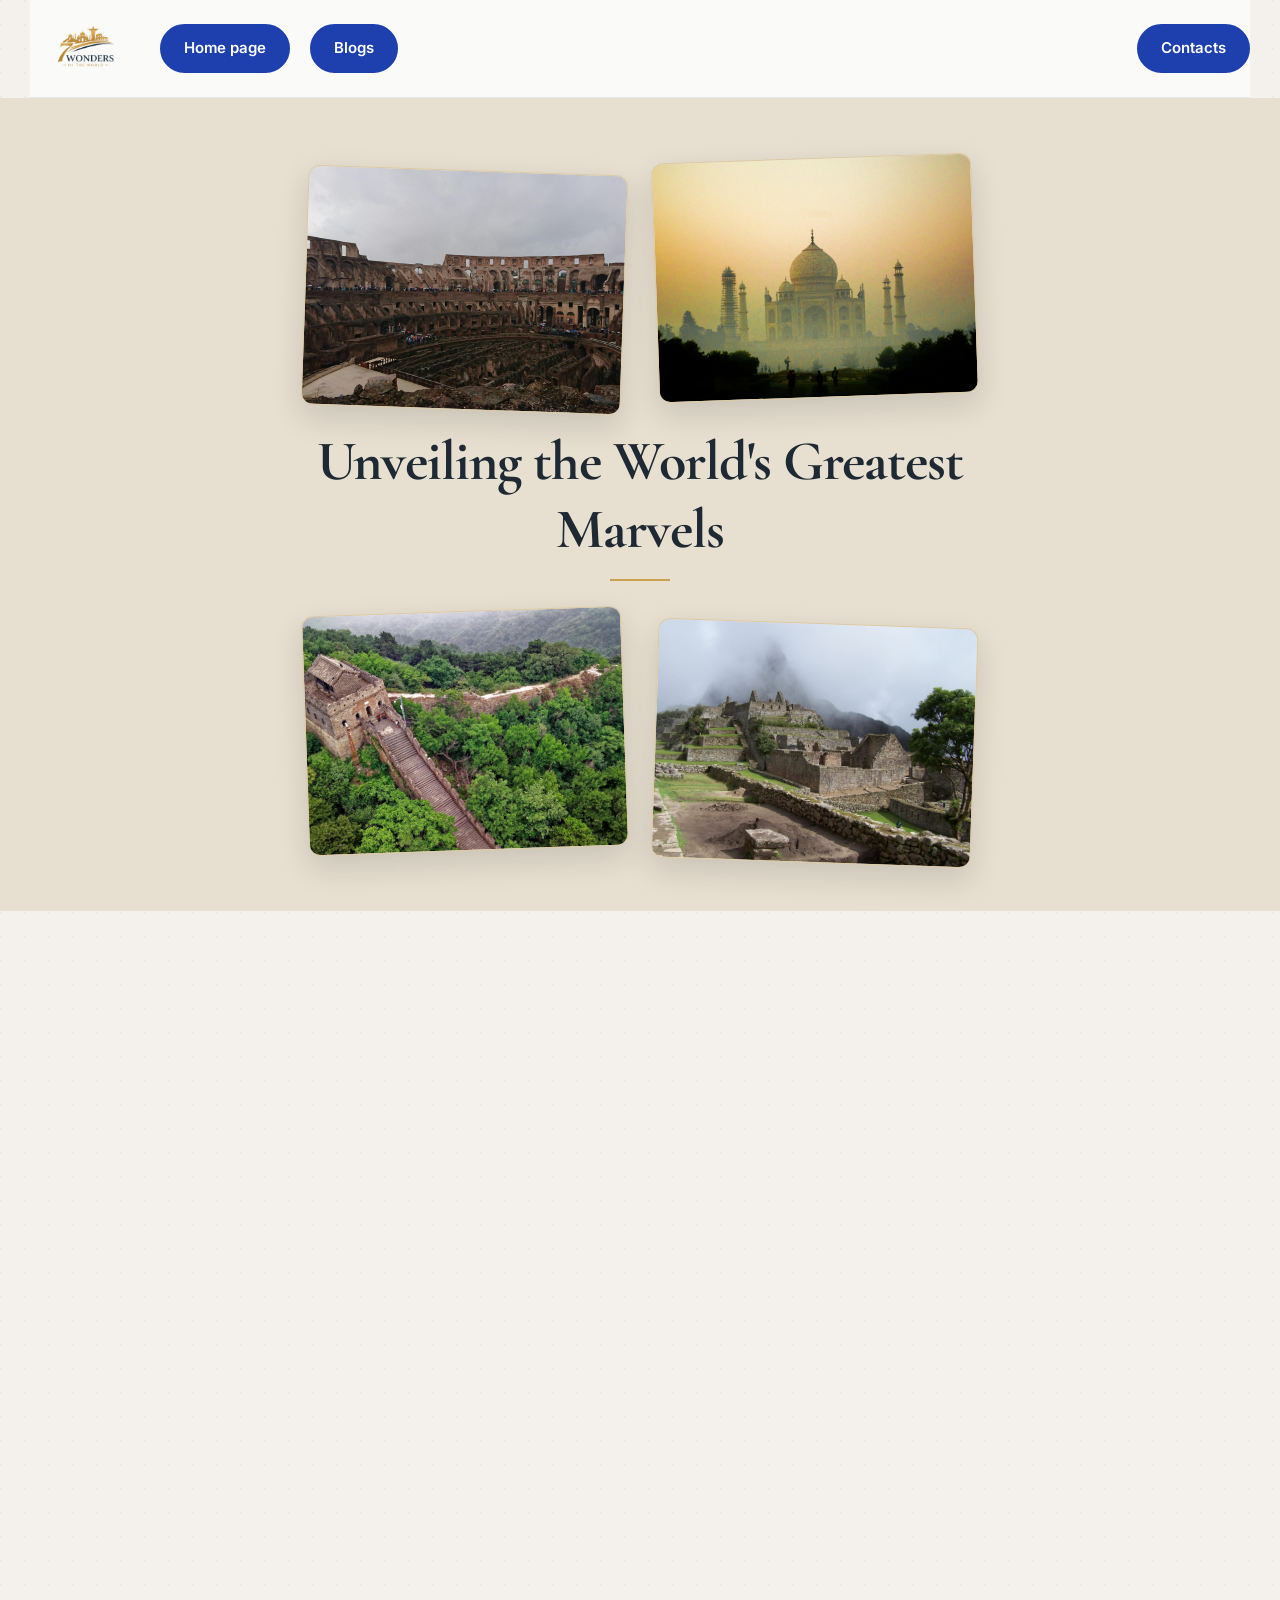
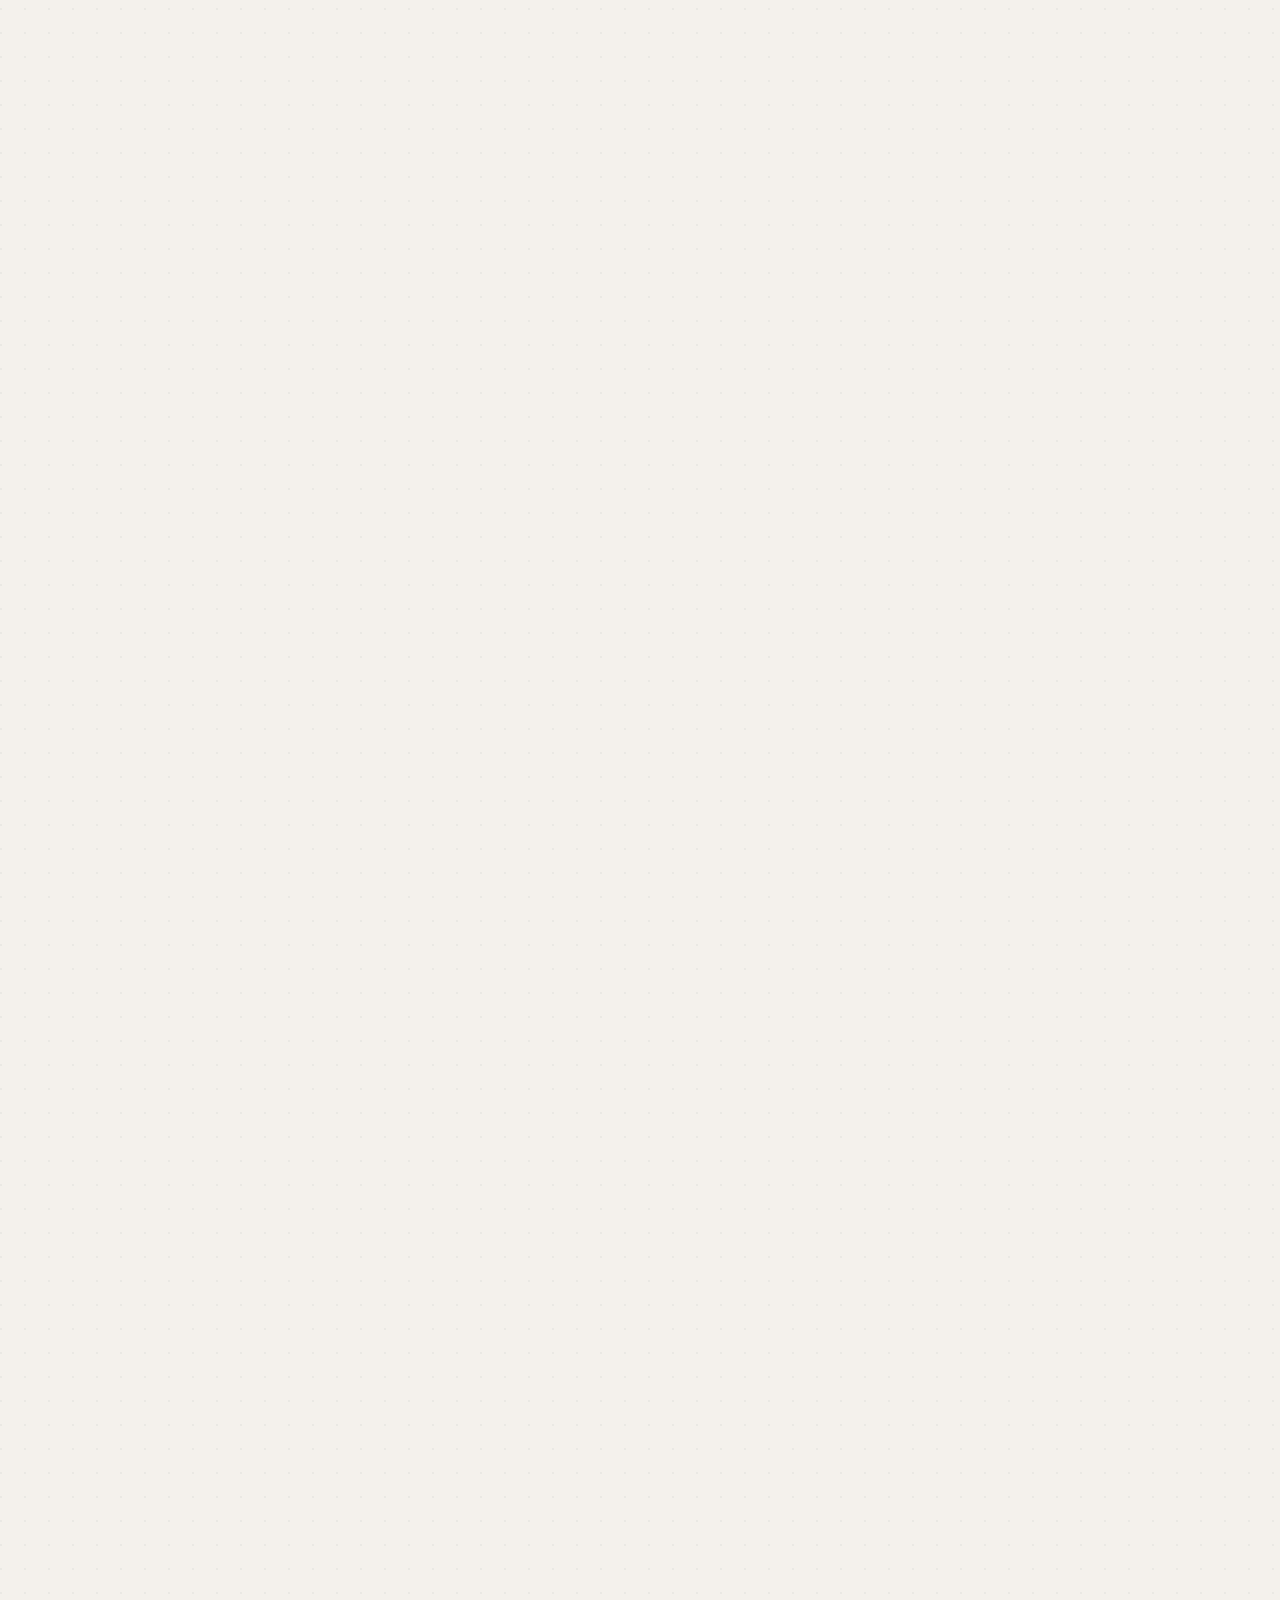
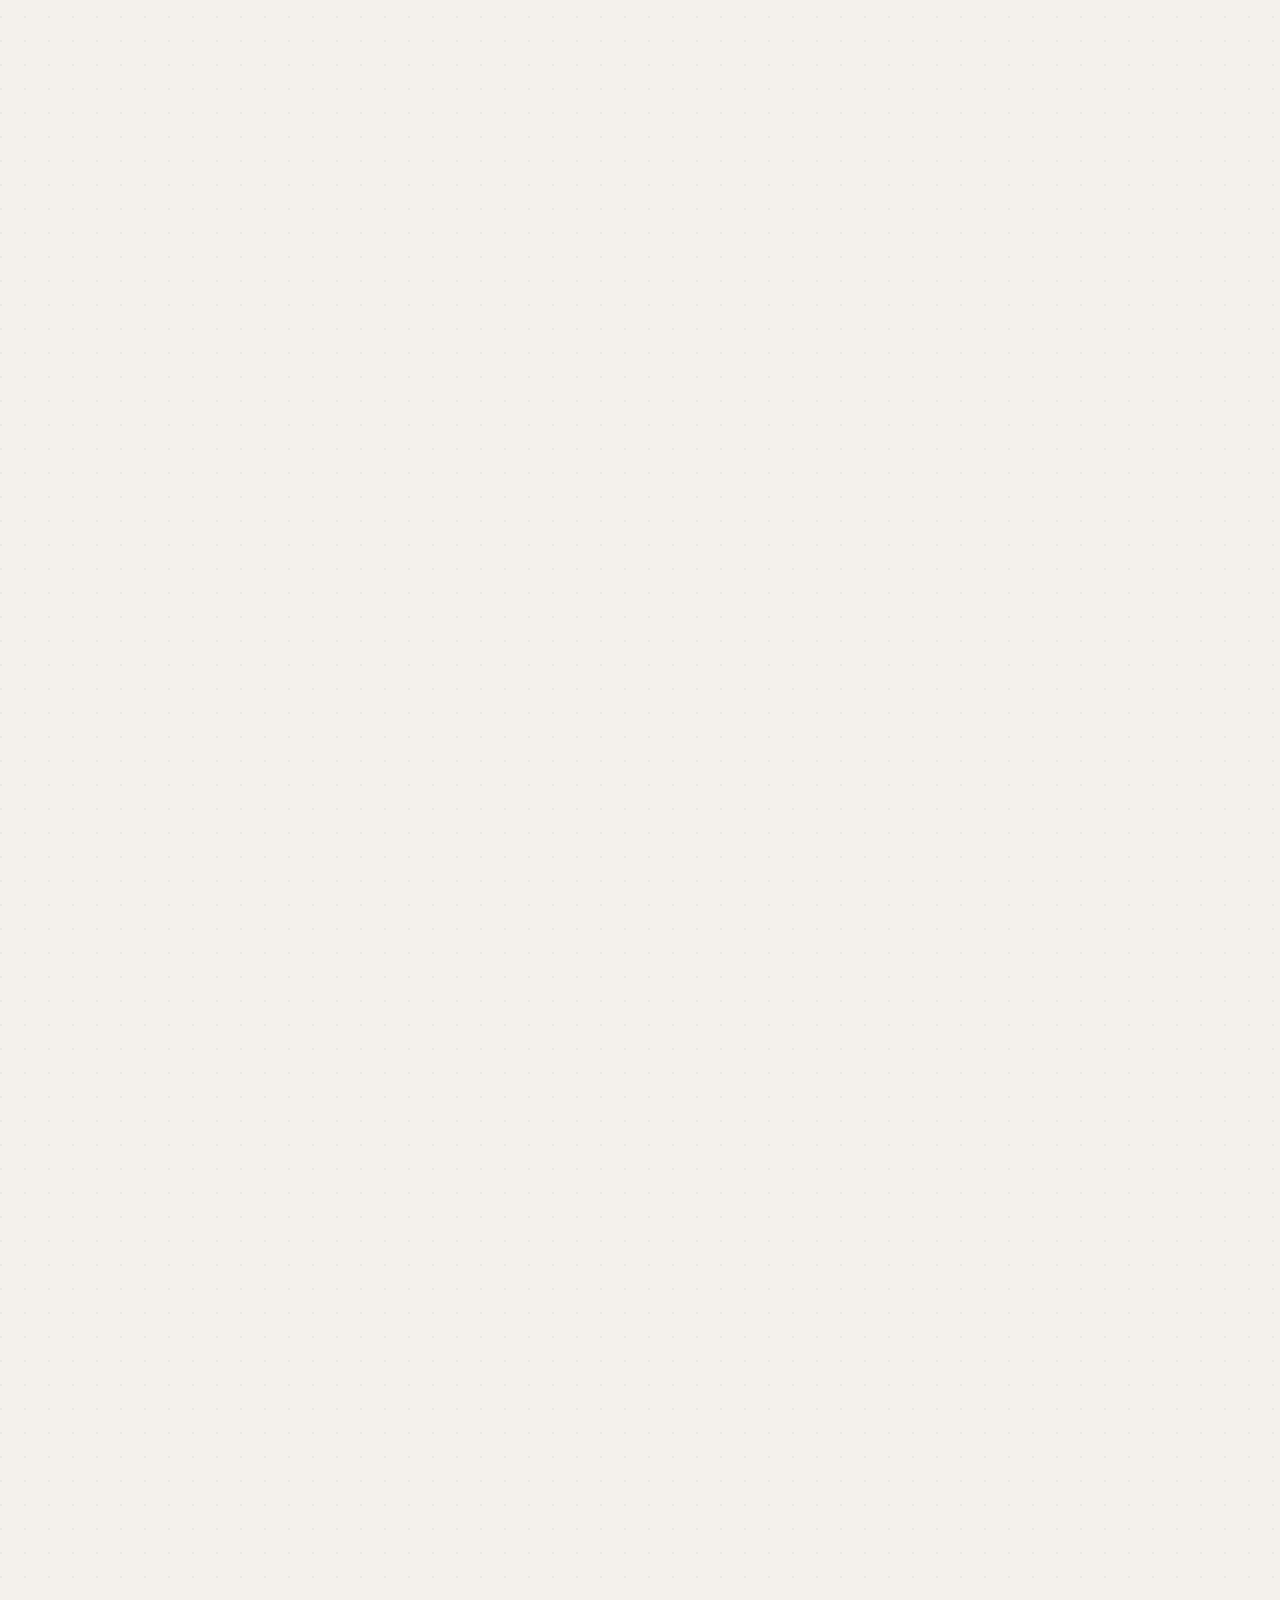
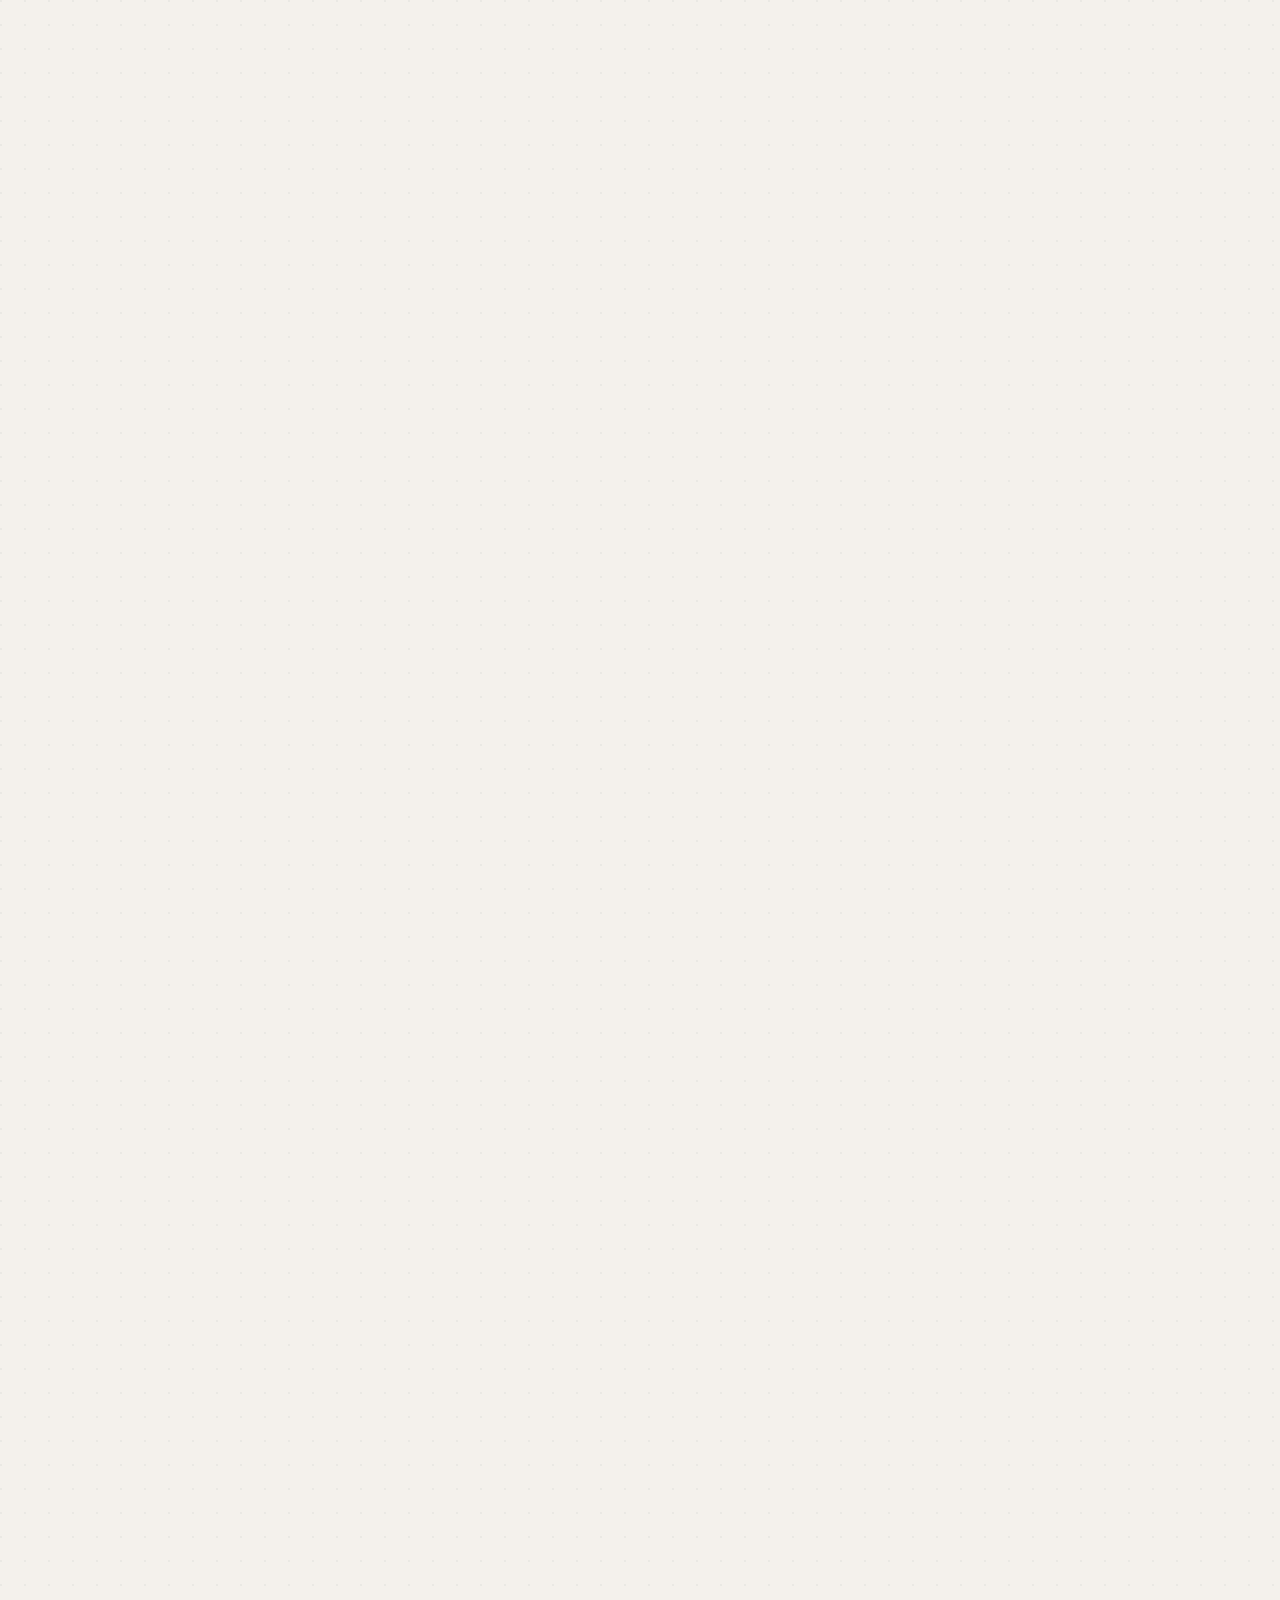
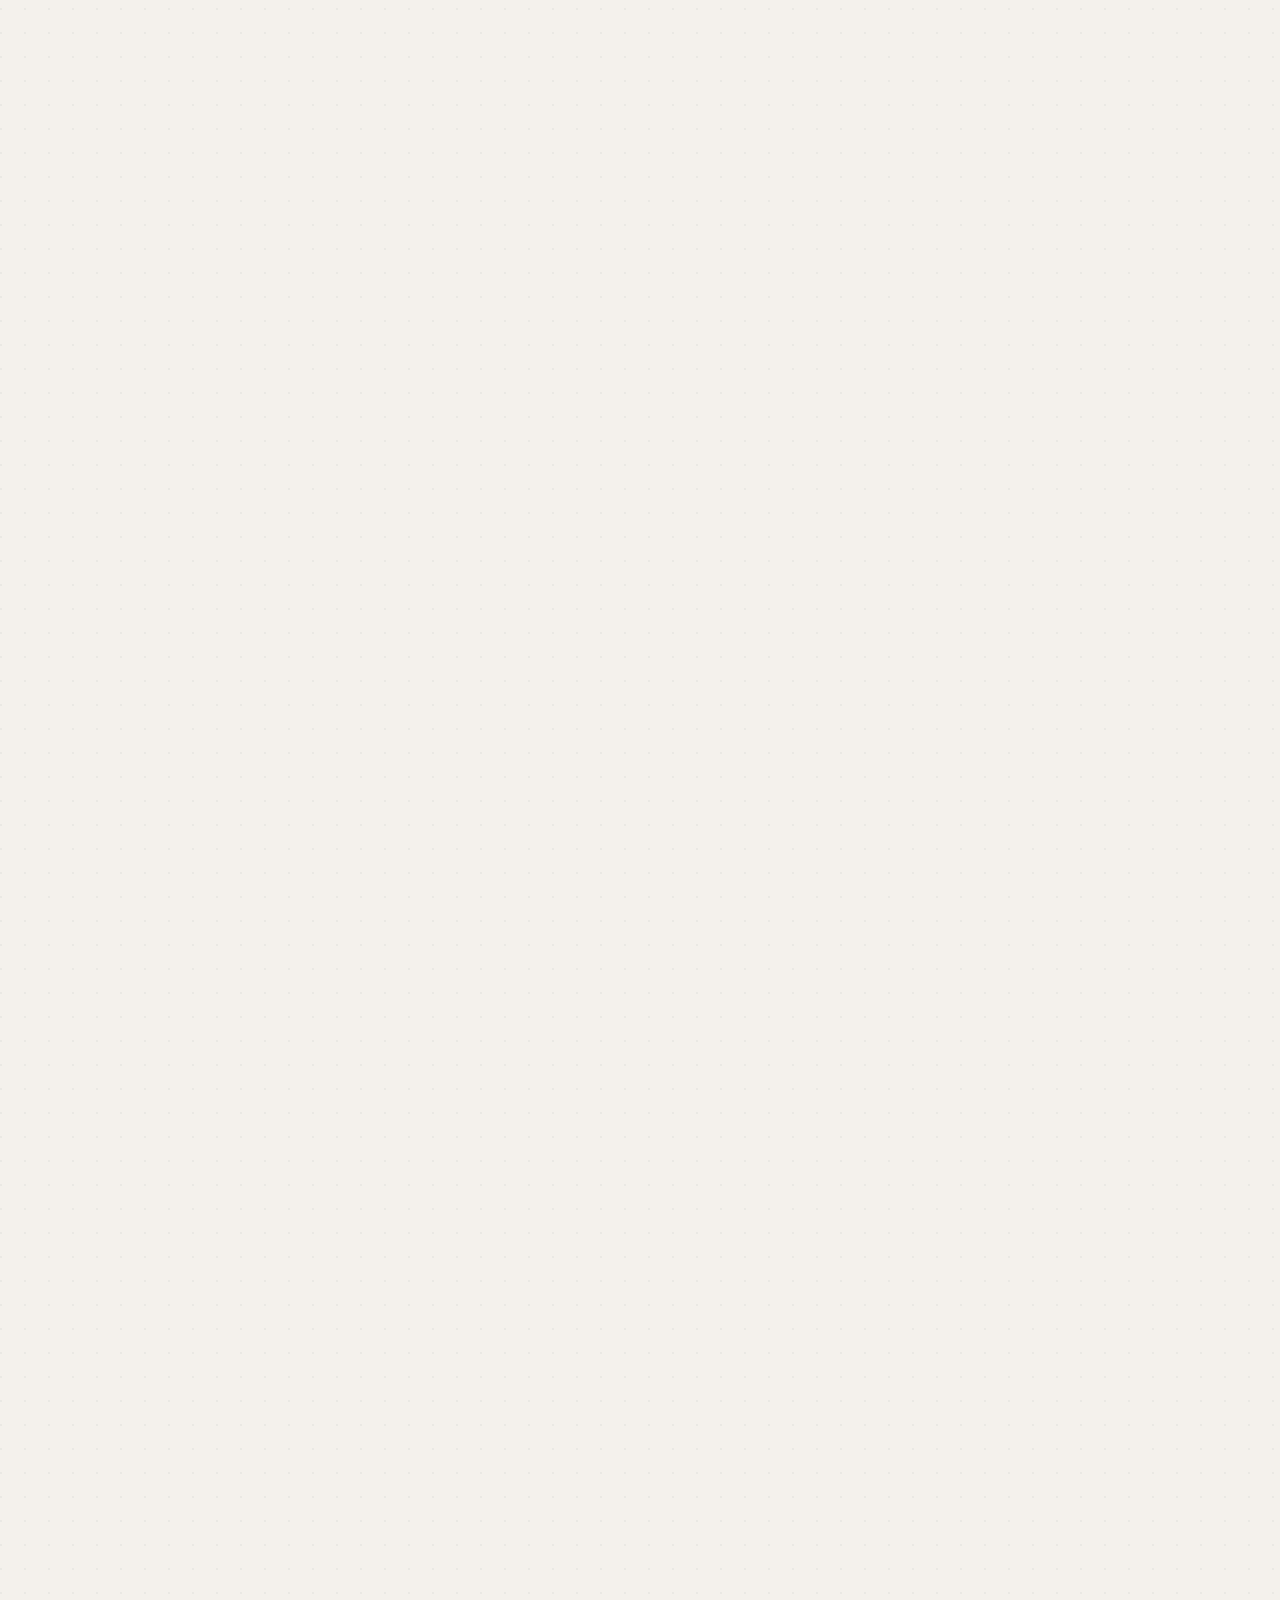
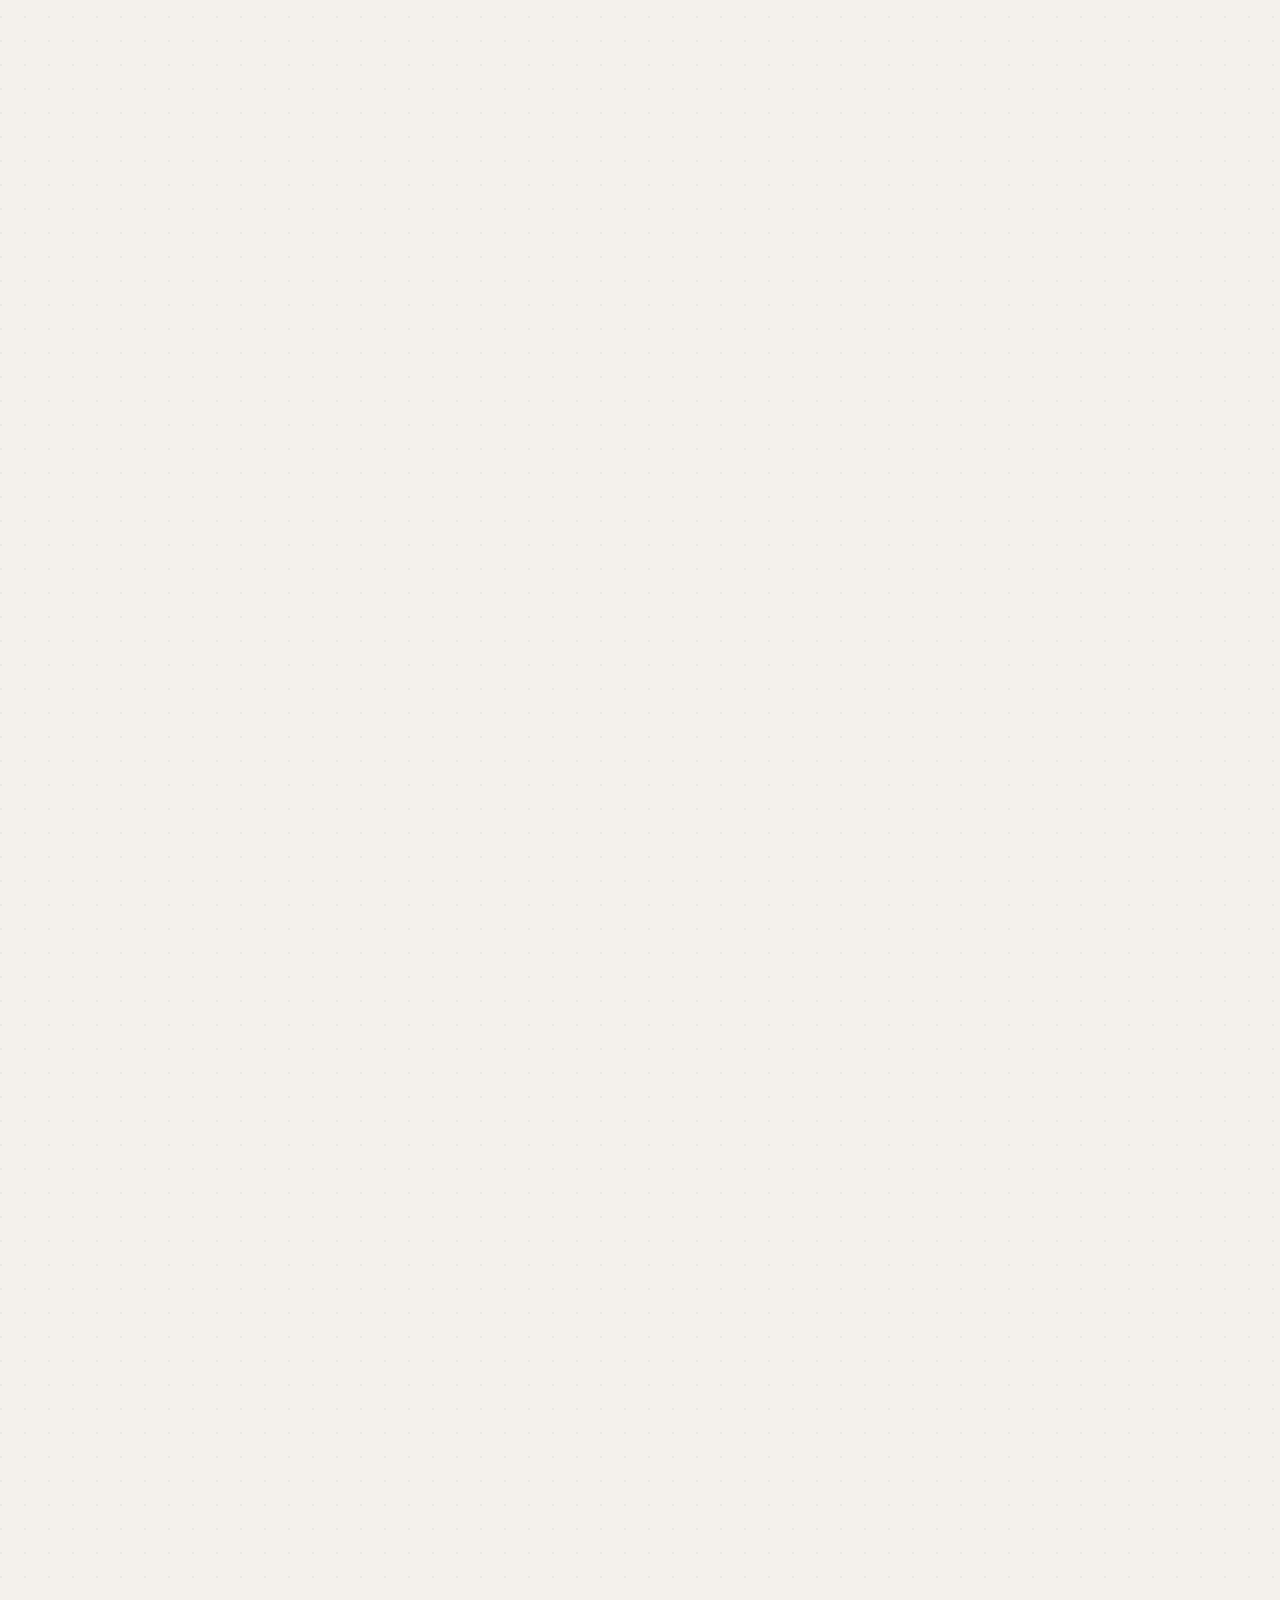
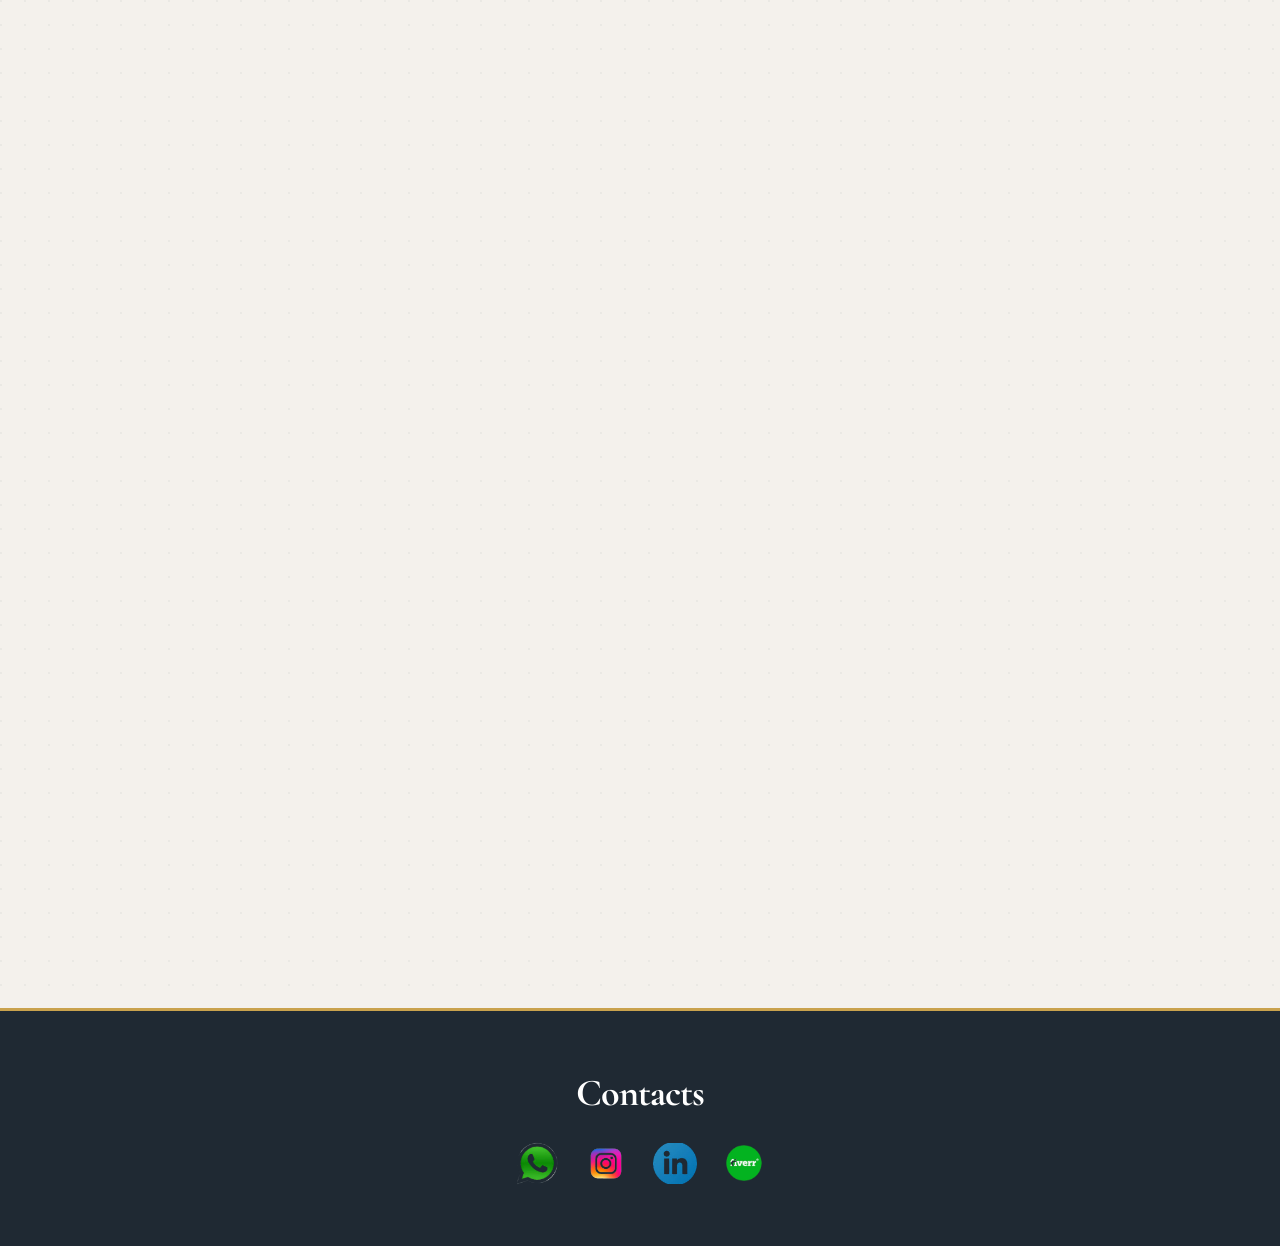
==== commit 99eb61f3: "Animations added to 7 wonders blog page using JS" ====
--- a/7-wonders.html
+++ b/7-wonders.html
@@ -4,10 +4,16 @@
     <meta charset="UTF-8">
     <meta http-equiv="X-UA-Compatible" content="IE=edge">
     <meta name="viewport" content="width=device-width, initial-scale=1.0">
+    <link rel="icon" type="image/svg" href="Images/logo.svg">
+    <link rel="preconnect" href="https://fonts.googleapis.com">
+    <link rel="preconnect" href="https://fonts.gstatic.com" crossorigin>
+    <link href="https://fonts.googleapis.com/css2?family=Cinzel:wght@600&family=Cormorant+Garamond:wght@500;600;700&family=Inter:wght@400;500;600&display=swap" rel="stylesheet">
     <link rel="stylesheet" href="wonders_style.css">
     <title>7 Wonders of the World</title>
+    <script>document.documentElement.classList.add('js-enabled');</script>
 </head>
 <body>
+    <div id="scroll-progress"></div>
     <div class="Container">
     <section class="header-section">
     <nav class="nav-menu">
@@ -24,7 +30,7 @@
         <img src="Images/Hero-img1.jpg" alt="Hero-img" class="Hero-section-img">
         <img src="Images/Hero-img3.jpg" alt="Hero-img" class="Hero-section-img">
     </div>
-        <h1>Unveiling the World’s Greatest Marvels</h1>
+        <h1>Unveiling the World's Greatest Marvels</h1>
         <div class="Hero-flexcard">
         <img src="Images/Hero-ig4.jpg" alt="Hero-img" class="Hero-section-img">
         <img src="Images/Hero-img5.jpg" alt="Hero-img" class="Hero-section-img">
@@ -36,6 +42,7 @@
 <section id="blogs" class="Blog-section">
 
     <div id="great-wall" class="Blog-card">
+        <span class="blog-numeral">I</span>
         <h2>🏯 The Great Wall of China: The Dragon That Guards a Civilization</h2>
         <div class="Blog-sub-card">
         <img class="Blog-card-img" src="Images/great-wall.jpg" alt="great-wall">
@@ -66,6 +73,7 @@
     </div>
 
     <div id="petra" class="Blog-card">
+        <span class="blog-numeral">II</span>
         <h2>Petra: The Rose-Red City Carved in Stone – A Timeless Wonder of the World</h2>
         <div class="Blog-sub-card">
         <img class="Blog-card-img" src="Images/Petra.jpg" alt="petra">
@@ -108,6 +116,7 @@
 
 
     <div id="christ" class="Blog-card">
+        <span class="blog-numeral">III</span>
         <h2>Christ the Redeemer: The Iconic Guardian of Rio de Janeiro</h2>
         <div class="Blog-sub-card">
         <img class="Blog-card-img" src="Images/christ-the-redeemer.jpg" alt="christ">
@@ -133,6 +142,7 @@
 
 
     <div id="machu-pichu" class="Blog-card">
+        <span class="blog-numeral">IV</span>
         <h2>Machu Picchu: The Lost City of the Incas in the Clouds</h2>
         <div class="Blog-sub-card">
         <img class="Blog-card-img" src="Images/machu-pichu.jpg" alt="machu">
@@ -159,6 +169,7 @@
 
 
     <div id="chichen-itza" class="Blog-card">
+        <span class="blog-numeral">V</span>
         <h2>Chichén Itzá: The Majestic Pyramid City of the Maya</h2>
         <div class="Blog-sub-card">
         <img class="Blog-card-img" src="Images/chichen-Itza.jpg" alt="chichen">
@@ -184,6 +195,7 @@
 
 
     <div id="Colosseum" class="Blog-card">
+        <span class="blog-numeral">VI</span>
         <h2>The Colosseum: Rome’s Legendary Arena of Gladiators</h2>
         <div class="Blog-sub-card">
         <img class="Blog-card-img" src="Images/Collosuem.jpg" alt="Colossuem">
@@ -214,7 +226,8 @@
 
 
     <div id="taj-mahal" class="Blog-card">
-        <h2>The Taj Mahal: India’s Eternal Monument of Love</h2>.
+        <span class="blog-numeral">VII</span>
+        <h2>The Taj Mahal: India’s Eternal Monument of Love</h2>
         <div class="Blog-sub-card">
         <img class="Blog-card-img" src="Images/taj-mahal.jpg" alt="taj-mahal">
         <p>
@@ -253,6 +266,7 @@
 </footer>
 
 </div>
-
+<button id="back-to-top" aria-label="Back to top">↑</button>
+<script src="wonders_script.js"></script>
 </body>
-</html>+</html>
--- a/wonders_style.css
+++ b/wonders_style.css
@@ -1,3 +1,4 @@
+/* BASE */
 html{
     font-size: 62.5%;
     scroll-behavior: smooth;
@@ -5,120 +6,314 @@
 *{
     margin: 0;
     padding: 0;
+    box-sizing: border-box;
 }
 body{
-    background-color: #F4F1EC ;
+    background-color: #F4F1EC;
+    font-family: 'Inter', system-ui, -apple-system, sans-serif;
+    /* subtle stone-grain texture, matches the landing page */
+    background-image: radial-gradient(circle at 1px 1px, rgba(31, 41, 51, 0.045) 1px, transparent 0);
+    background-size: 24px 24px;
 }
 .Container{
     width: 100%;
     margin: 0 auto;
+    overflow-x: hidden;
 }
 h1, h2, h3, h4{
-    font-weight:700;
+    font-family: 'Cormorant Garamond', serif;
+    font-weight: 700;
     line-height: 1.2;
-    letter-spacing: -1.5px;
+    letter-spacing: -1px;
+    color: #1F2933;
 }
 h1{
-    font-size: 4.8rem;
+    font-size: 5.6rem;
 }
 h2{
-    font-size: 4.2rem;
+    font-size: 3.8rem;
 }
 h3{
-    font-size: 3.6rem;
+    font-size: 3rem;
 }
 h4{
-    font-size: 2.5rem;
+    font-size: 2.4rem;
 }
 p{
-    font-weight:400;
+    font-weight: 400;
+    line-height: 1.75;
+    font-size: 1.7rem;
+    color: #48545D;
+    max-width: 68ch;
+}
+a{
+    font-weight: 500;
+    text-decoration: none;
     line-height: 1.5;
-    font-size: 2.0rem;
-}
-a{
-    font-weight:400;
-    text-decoration:none;
-    line-height: 1.5;
-    font-size: 1.6rem;
-    display:inline-block;
+    font-size: 1.5rem;
+    display: inline-block;
+    color: #1E40AF;
+    transition: color 0.2s ease;
 }
 ul{
     list-style: none;
 }
+
+/*  SCROLL PROGRESS BAR */
+#scroll-progress{
+    position: fixed;
+    top: 0;
+    left: 0;
+    height: 3px;
+    width: 0%;
+    background: #C9A24D;
+    z-index: 2000;
+    transition: width 0.1s linear;
+}
+
+/* NAV */
 .logo{
-    width: 12rem;
+    width: 11rem;
     height: auto;
+    transition: transform 0.3s ease;
+}
+.logo:hover{
+    transform: scale(1.05);
+}
+nav{
+    background-color: rgba(250, 250, 248, 0.98);
+    border-bottom: 1px solid #E5E7EB;
+    position: sticky;
+    top: 0;
+    z-index: 1000;
+    padding: 1.2rem 0;
+    transition: box-shadow 0.3s ease, background-color 0.3s ease;
+}
+nav.is-scrolled{
+    box-shadow: 0 8px 24px rgba(31, 41, 51, 0.08);
+    backdrop-filter: blur(10px);
 }
 .nav-menu{
     display: flex;
     justify-content: space-between;
     align-items: center;
-    margin: 0 2rem;
+    margin: 0 3rem;
 }
 .nav-part1{
     display: flex;
     justify-content: center;
     align-items: center;
+    gap: 2rem;
+}
+
+/* HERO */
+.Hero-section{
+    display: flex;
+    flex-direction: column;
     gap: 3rem;
+    justify-content: center;
+    align-items: center;
+    background-color: #e7dfcf;
+    padding: 6rem 2rem;
+    text-align: center;
+}
+.Hero-section h1{
+    text-shadow: none;
+    max-width: 70rem;
+    position: relative;
+    padding-bottom: 1.8rem;
+}
+.Hero-section h1::after{
+    content: '';
+    display: block;
+    width: 6rem;
+    height: 2px;
+    background: #C9A24D;
+    position: absolute;
+    left: 50%;
+    bottom: 0;
+    transform: translateX(-50%);
 }
 .Hero-flexcard{
     display: flex;
     flex-direction: row-reverse;
     justify-content: center;
-    gap: 5rem;
+    gap: 3rem;
     align-items: center;
 }
 .Hero-section-img{
-    width: 60rem;
-    height: 40rem;
-    transition: transform 0.5s ease;
-}
+    width: 32rem;
+    height: 24rem;
+    object-fit: cover;
+    border-radius: 1.2rem;
+    box-shadow: 0 12px 30px rgba(31, 41, 51, 0.15);
+    border: 1px solid rgba(201, 162, 77, 0.35);
+    transition: transform 0.5s ease, box-shadow 0.5s ease;
+}
+.Hero-flexcard:first-of-type .Hero-section-img:nth-child(1){ transform: rotate(-2deg); }
+.Hero-flexcard:first-of-type .Hero-section-img:nth-child(2){ transform: rotate(2deg) translateY(1.2rem); }
+.Hero-flexcard:last-of-type .Hero-section-img:nth-child(1){ transform: rotate(2deg) translateY(1.2rem); }
+.Hero-flexcard:last-of-type .Hero-section-img:nth-child(2){ transform: rotate(-2deg); }
 .Hero-section-img:hover{
-    transform: scale(1.05);
-    box-shadow: 5px 15px 30px black;
-}
-.Hero-section{
+    transform: scale(1.06) rotate(0deg) !important;
+    box-shadow: 0 20px 40px rgba(31, 41, 51, 0.25);
+    z-index: 2;
+    position: relative;
+}
+
+/*  BLOG SECTION */
+.Blog-section{
+    margin: 8rem 0;
+    text-indent: 2rem;
+    max-width: 120rem;
+    padding: 0 3rem;
+    margin-left: auto;
+    margin-right: auto;
+}
+.Blog-card{
     display: flex;
     flex-direction: column;
-    gap: 3rem;
+    align-items: center;
+    margin: 10rem 0;
+    position: relative;
+    scroll-margin-top: 10rem;
+}
+.Blog-card:first-child{
+    margin-top: 4rem;
+}
+.Blog-card:not(:last-child)::after{
+    content: '';
+    display: block;
+    width: 8rem;
+    height: 1px;
+    background: rgba(201, 162, 77, 0.4);
+    margin-top: 10rem;
+}
+.js-enabled .Blog-card{
+    opacity: 0;
+    transform: translateY(28px);
+    transition: opacity 0.7s ease, transform 0.7s ease;
+}
+.js-enabled .Blog-card.is-visible{
+    opacity: 1;
+    transform: translateY(0);
+}
+
+.blog-numeral{
+    font-family: 'Cinzel', serif;
+    font-size: 1.4rem;
+    letter-spacing: 2px;
+    color: #B8863C;
+    background: rgba(201, 162, 77, 0.12);
+    border: 1px solid rgba(201, 162, 77, 0.5);
+    padding: 0.6rem 1.6rem;
+    border-radius: 999px;
+    margin-bottom: 1.8rem;
+    display: inline-block;
+}
+
+.Blog-card h2{
+    text-align: center;
+    max-width: 80rem;
+    position: relative;
+    padding-bottom: 1.8rem;
+    margin-bottom: 3.4rem;
+    text-indent: 0;
+}
+.Blog-card h2::after{
+    content: '';
+    display: block;
+    width: 5rem;
+    height: 2px;
+    background: #C9A24D;
+    margin: 1.8rem auto 0;
+}
+
+.Blog-card-img{
+    max-width: 480px;
+    width: 100%;
+    height: auto;
+    aspect-ratio: 4 / 3;
+    object-fit: cover;
+    border-radius: 1.6rem;
+    box-shadow: 0 16px 36px rgba(31, 41, 51, 0.15);
+    border: 1px solid rgba(95, 124, 120, 0.25);
+    margin: 0;
+    flex-shrink: 0;
+    transition: transform 0.5s ease, box-shadow 0.5s ease;
+}
+.Blog-card:hover .Blog-card-img{
+    transform: translateY(-4px);
+    box-shadow: 0 24px 48px rgba(31, 41, 51, 0.22);
+}
+
+.Blog-sub-card{
+    display: flex;
     justify-content: space-between;
-    align-items: center;
-    background-color: #e7dfcf;
-    
-}
-.Hero-section h1{
-    text-shadow: 2px 2px 6px rgba(0,0,0,0.4);
-}
-.Blog-section{
-    margin: 50rem 0rem;
+    align-items: flex-start;
+    gap: 3.5rem;
+    width: 100%;
+}
+/* alternate image side per section for editorial rhythm - CSS only, no markup change */
+.Blog-card:nth-of-type(even) .Blog-sub-card{
+    flex-direction: row-reverse;
+}
+.Blog-sub-card p:first-of-type::first-letter{
+    font-family: 'Cormorant Garamond', serif;
+    font-size: 5.4rem;
+    font-weight: 700;
+    color: #C9A24D;
+    float: left;
+    line-height: 0.75;
+    padding-right: 0.8rem;
+    padding-top: 0.8rem;
+}
+.Blog-card > p{
+    margin-top: 2.6rem;
     text-indent: 2rem;
 }
-.Blog-card{
-    display: flex;
-    flex-direction: column;
-    align-items: center;
-    margin: 30rem 3.5rem;  
-}
-.Blog-card-img{
-    max-width: 600px;
-    height: auto;
-    margin: 2rem 0rem;
-}
-.Blog-sub-card{
-    display: flex;
-    justify-content: space-between;
-    align-items: center;
-    gap: 3.5rem;
-}
+
+/*  BACK TO TOP */
+#back-to-top{
+    position: fixed;
+    bottom: 3rem;
+    right: 3rem;
+    width: 5rem;
+    height: 5rem;
+    border-radius: 50%;
+    background: #1F2933;
+    color: #C9A24D;
+    border: 1px solid rgba(201, 162, 77, 0.5);
+    font-size: 2rem;
+    line-height: 1;
+    cursor: pointer;
+    opacity: 0;
+    visibility: hidden;
+    transform: translateY(10px);
+    transition: opacity 0.3s ease, transform 0.3s ease, visibility 0.3s ease, background-color 0.2s ease, color 0.2s ease;
+    z-index: 900;
+}
+#back-to-top.is-visible{
+    opacity: 1;
+    visibility: visible;
+    transform: translateY(0);
+}
+#back-to-top:hover{
+    background: #C9A24D;
+    color: #1F2933;
+}
+
+/* FOOTER */
 footer{
     text-align: center;
-    padding-top: 8rem;
-    margin-top: 10rem;
+    padding-top: 6rem;
+    margin-top: 6rem;
     padding-bottom: 3rem;
     background-color: #1F2933;
-    }
+    border-top: 3px solid #C9A24D;
+}
 .contact-detail{
-    margin: 2.5rem 0rem;
+    margin: 2.5rem 0;
     display: flex;
     justify-content: center;
     align-items: center;
@@ -127,75 +322,105 @@
 footer h2{
     color: white;
 }
-footer a:hover {
+footer a:hover{
     color: #C9A24D;
 }
 .social-icon{
-    width: 50px;
+    width: 44px;
     height: auto;
-    }
-    
+    transition: transform 0.25s ease, filter 0.25s ease;
+}
+.social-icon:hover{
+    transform: translateY(-6px) scale(1.08);
+    filter: drop-shadow(0 6px 12px rgba(201, 162, 77, 0.5));
+}
+
+/* BUTTONS */
 .btn{
-    font-size: 1.6rem;
-    font-weight: 400;
-    padding: 1rem 2rem;
-    border-radius: 8px;
+    font-size: 1.5rem;
+    font-weight: 600;
+    padding: 1.1rem 2.2rem;
+    border-radius: 999px;
 }
 .btn-primary:link, .btn-primary:visited{
     background-color: #1E40AF;
     color: white;
     border: 2px solid #1E40AF;
-    transition: background-color 0.25s ease, transform 0.15s ease;
+    transition: background-color 0.25s ease, transform 0.15s ease, box-shadow 0.25s ease;
 }
 .btn-primary:hover, .btn-primary:active{
     background-color: #162E8A;
     color: white;
     border: 2px solid #162E8A;
     transform: scale(1.05);
-}
-
+    box-shadow: 0 10px 24px rgba(30, 64, 175, 0.35);
+}
+
+/*  REDUCED MOTION */
+@media (prefers-reduced-motion: reduce){
+    html{ scroll-behavior: auto; }
+    .Blog-card, .Hero-section-img, .logo, .social-icon, .Blog-card-img, #back-to-top{
+        transition: none;
+    }
+    .js-enabled .Blog-card{
+        opacity: 1;
+        transform: none;
+    }
+}
+
+/* RESPONSIVE */
 @media(max-width: 62.5rem){
     html{
-        font-size: 62.5%;
+        font-size: 56%;
     }
     h2{
-        font-size: 3.8rem;
+        font-size: 3.4rem;
         text-align: center;
     }
     .Blog-card-img{
-        margin: 35rem 0rem;
-    }
+        margin: 0 0 2rem;
+    }
+    .Blog-card:nth-of-type(even) .Blog-sub-card,
     .Blog-sub-card{
         flex-direction: column;
     }
     .Hero-section-img{
-        width: 40rem;
-        height: 30rem;
+        width: 22rem;
+        height: 17rem;
     }
 }
 
 @media(max-width: 48rem) {
     h1, h2, h3, h4{
-        line-height: 1.1;
-        letter-spacing: -1.6px;
+        line-height: 1.15;
+        letter-spacing: -0.8px;
     }
     h1{
-        font-size: 3.4rem;
+        font-size: 3.6rem;
     }
     h2{
         font-size: 3.2rem;
     }
     .Hero-section-img{
-        width: 30rem;
-        height: 20rem;
+        width: 16rem;
+        height: 12rem;
     }
     .Blog-card{
-        margin: 25rem 3rem;
+        margin: 6rem 0;
+    }
+    .Blog-card:not(:last-child)::after{
+        margin-top: 6rem;
     }
     .social-icon{
         width: 40px;
         height: auto;
-        }
+    }
+    #back-to-top{
+        width: 4.4rem;
+        height: 4.4rem;
+        bottom: 2rem;
+        right: 2rem;
+    }
 }
 
 @media(max-width: 40rem){
@@ -203,16 +428,18 @@
         font-size: 50%;
     }
     .Hero-flexcard{
-        gap: 2rem;
+        gap: 1.2rem;
     }
     .Blog-section{
-        margin: 30rem 0rem;
+        margin: 4rem 0;
+        padding: 0 2rem;
     }
     .Blog-card-img{
         max-width: 400px;
+        margin: 0 0 2rem;
     }
     .btn{
-    font-size: 1.2rem;
+        font-size: 1.2rem;
     }
 }
 
@@ -225,24 +452,29 @@
         font-size: 2.6rem;
     }
     .Hero-flexcard{
-        gap: 1rem;
+        gap: 0.8rem;
     }
     .Hero-section-img{
-        width: 22rem;
-        height: 15rem;
+        width: 12rem;
+        height: 9rem;
     }
     .Blog-section{
-        margin: 30rem 0rem;
+        margin: 3rem 0;
     }
     .Blog-card-img{
         max-width: 320px;
     }
     .btn{
-        font-size: 1.2rem;
+        font-size: 1rem;
         padding: 0.75rem 1.5rem;
         border-radius: 6px;
     }
     .social-icon{
         width: 25px;
     }
+    #back-to-top{
+        width: 4rem;
+        height: 4rem;
+        font-size: 1.6rem;
+    }
 }
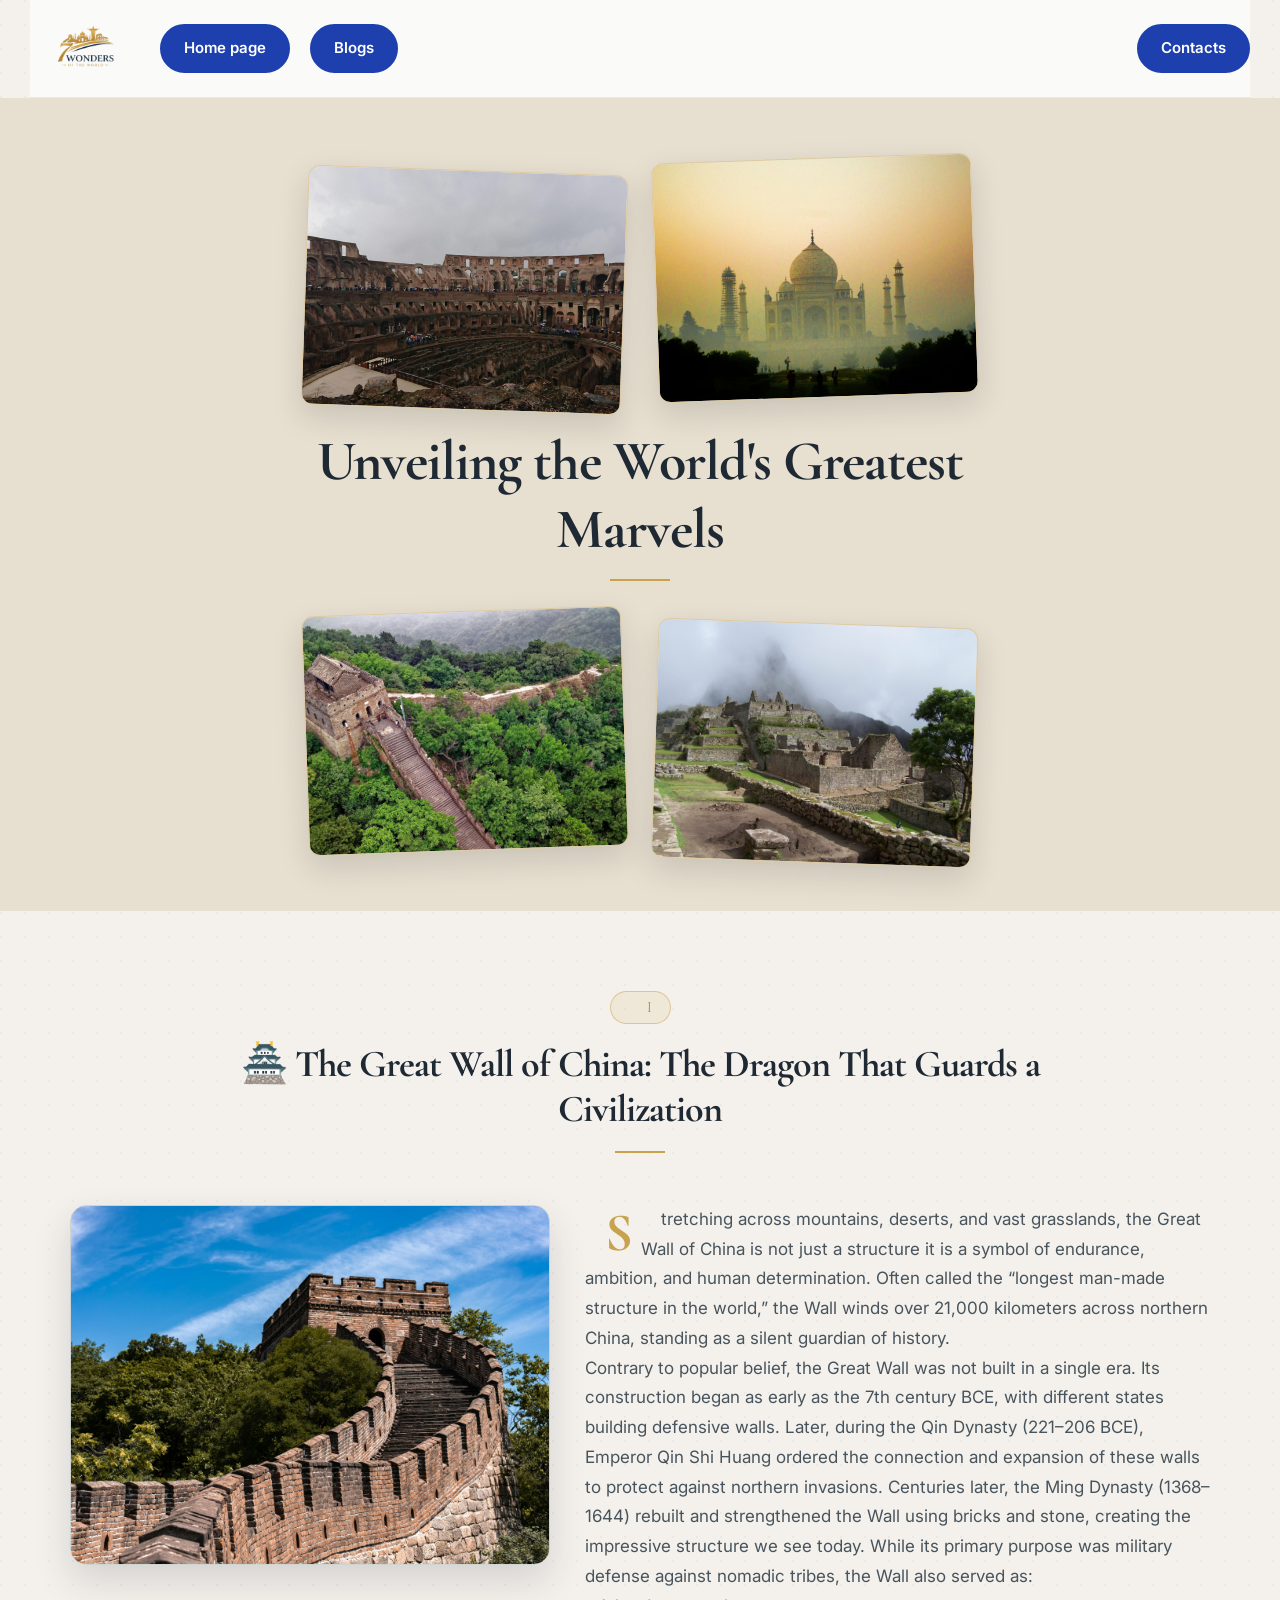
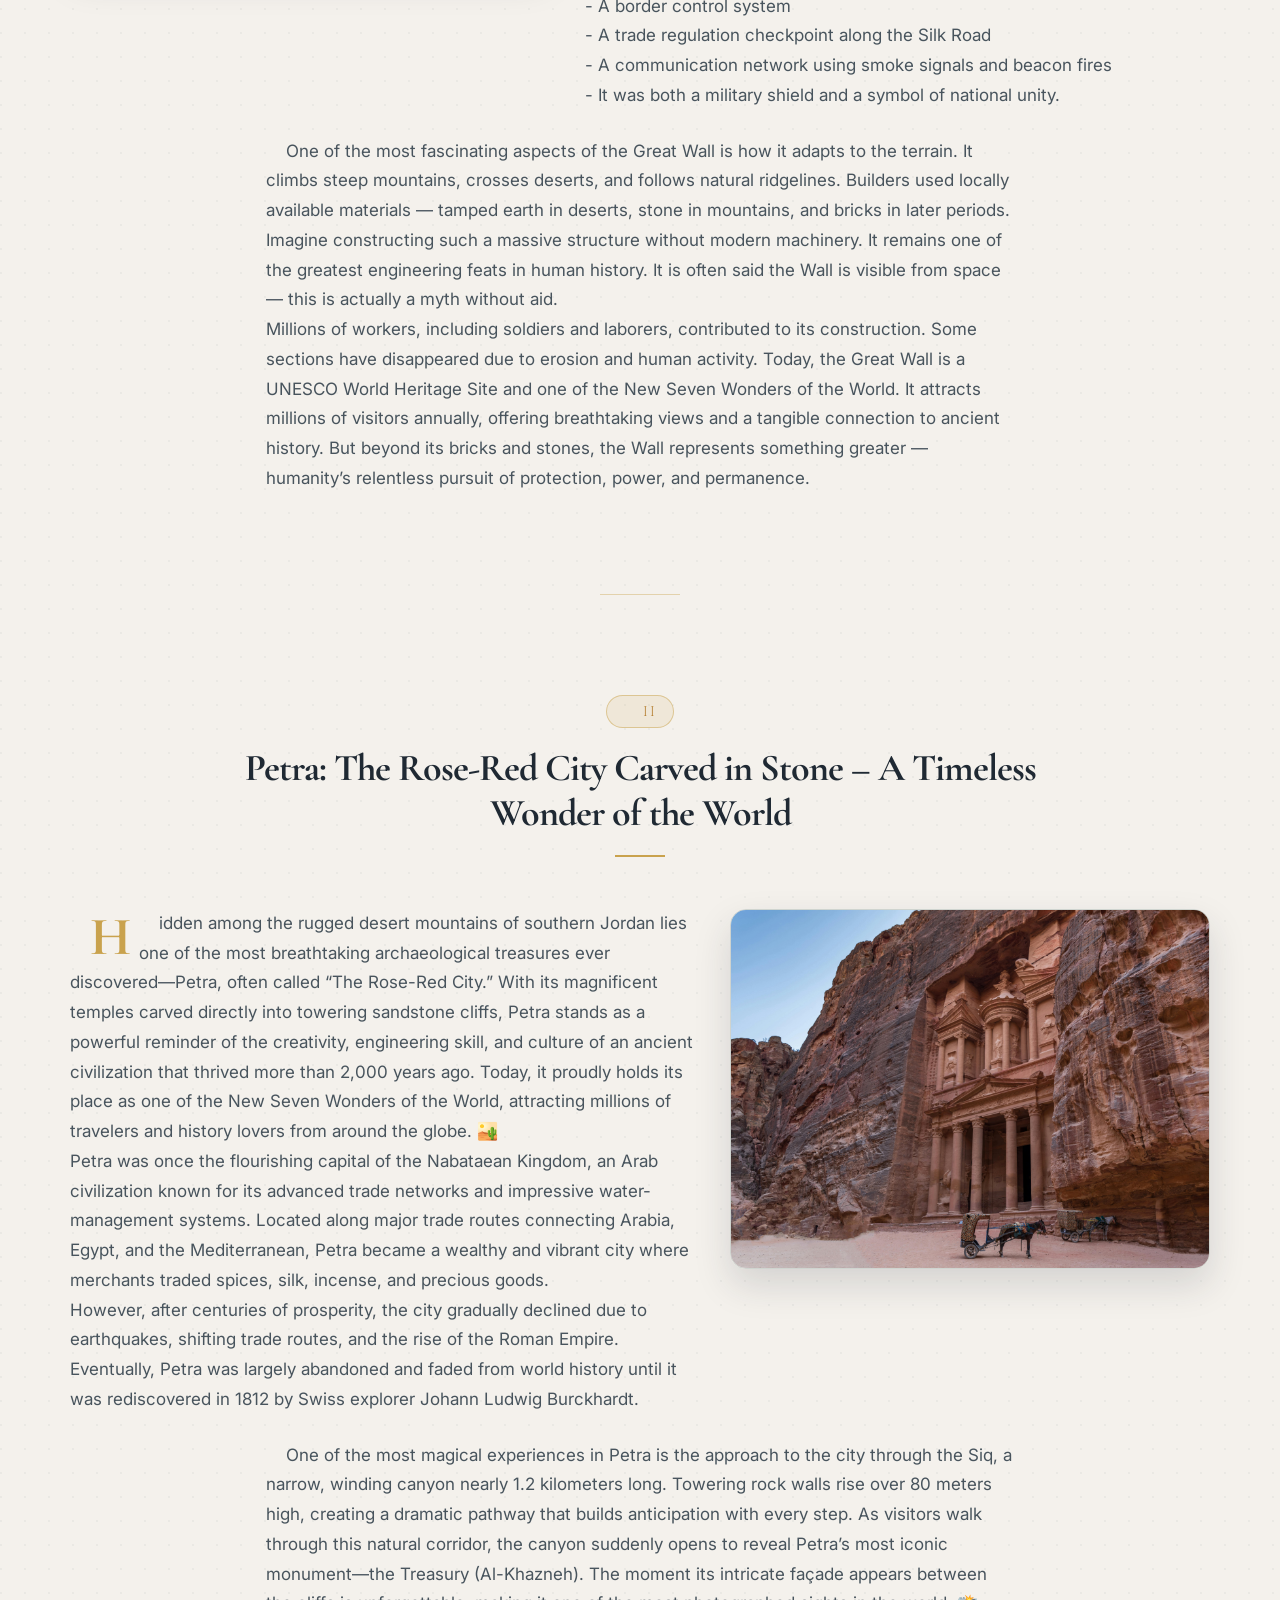
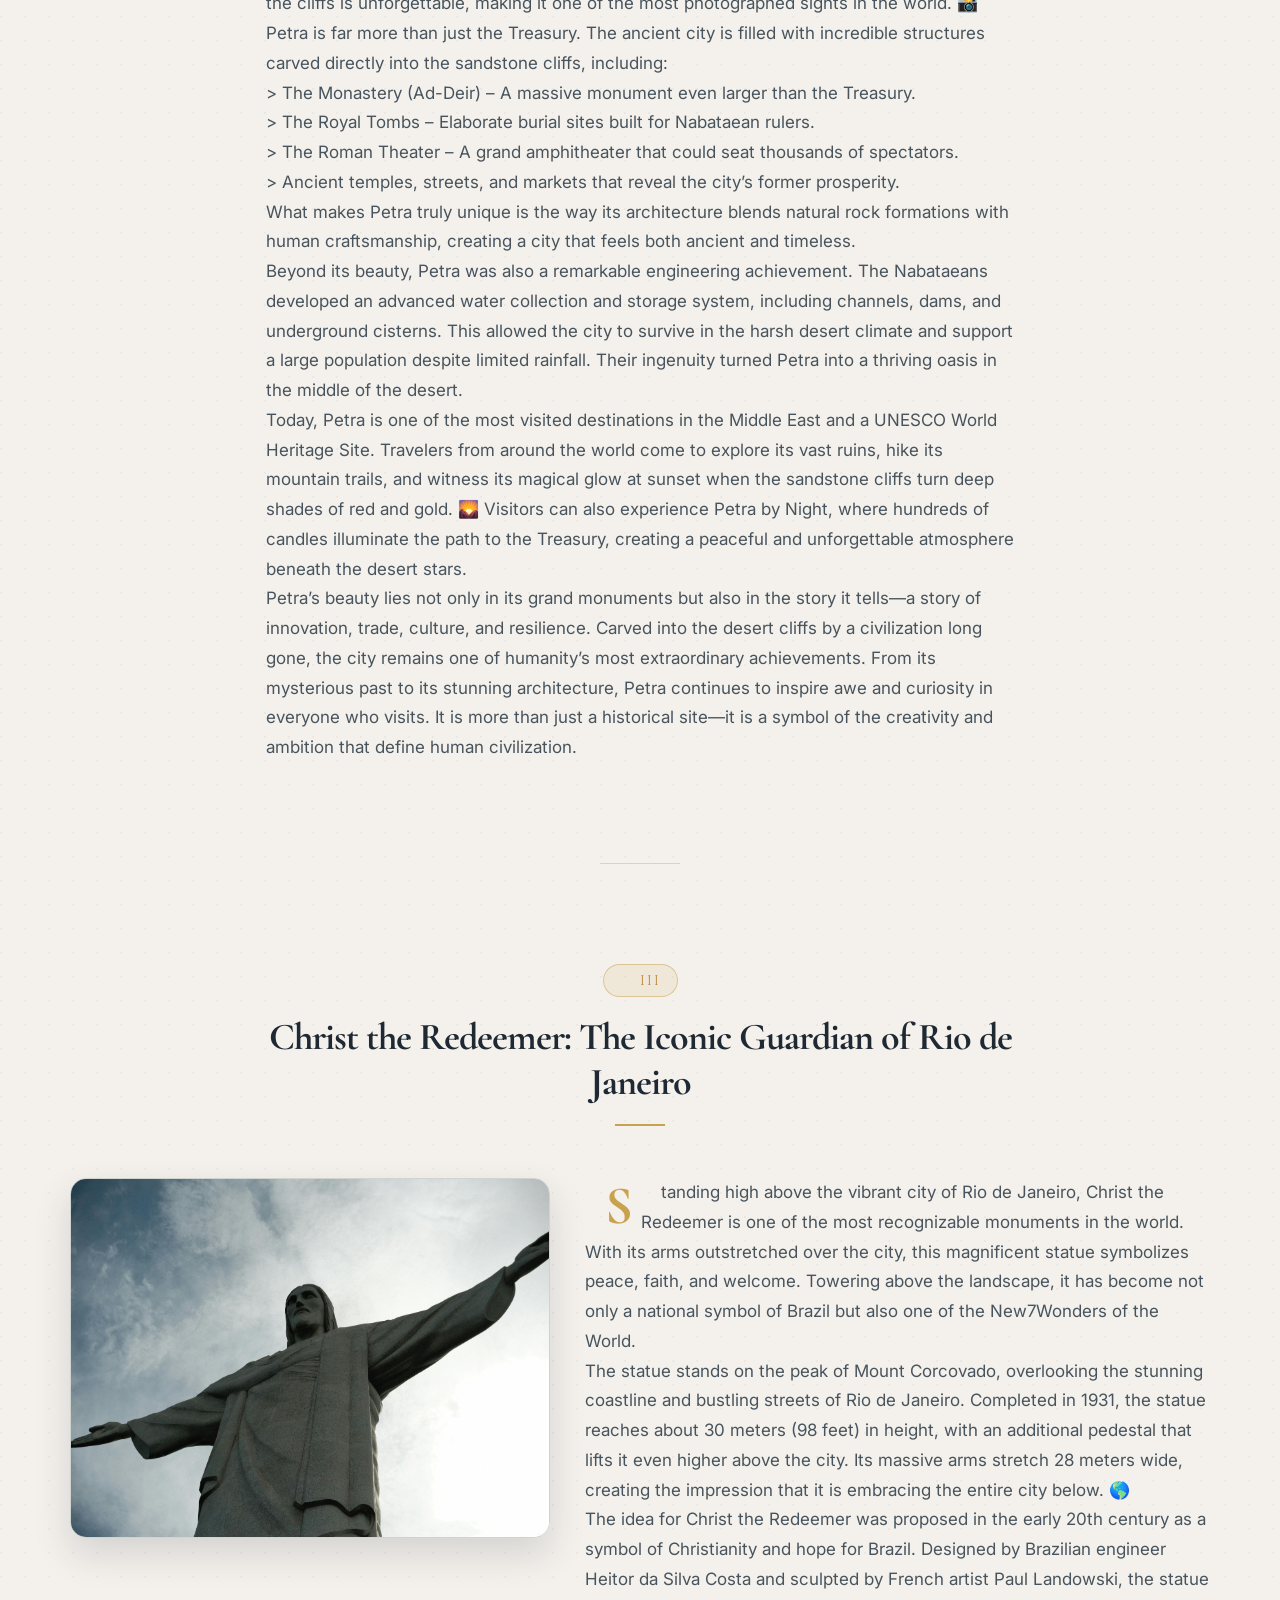
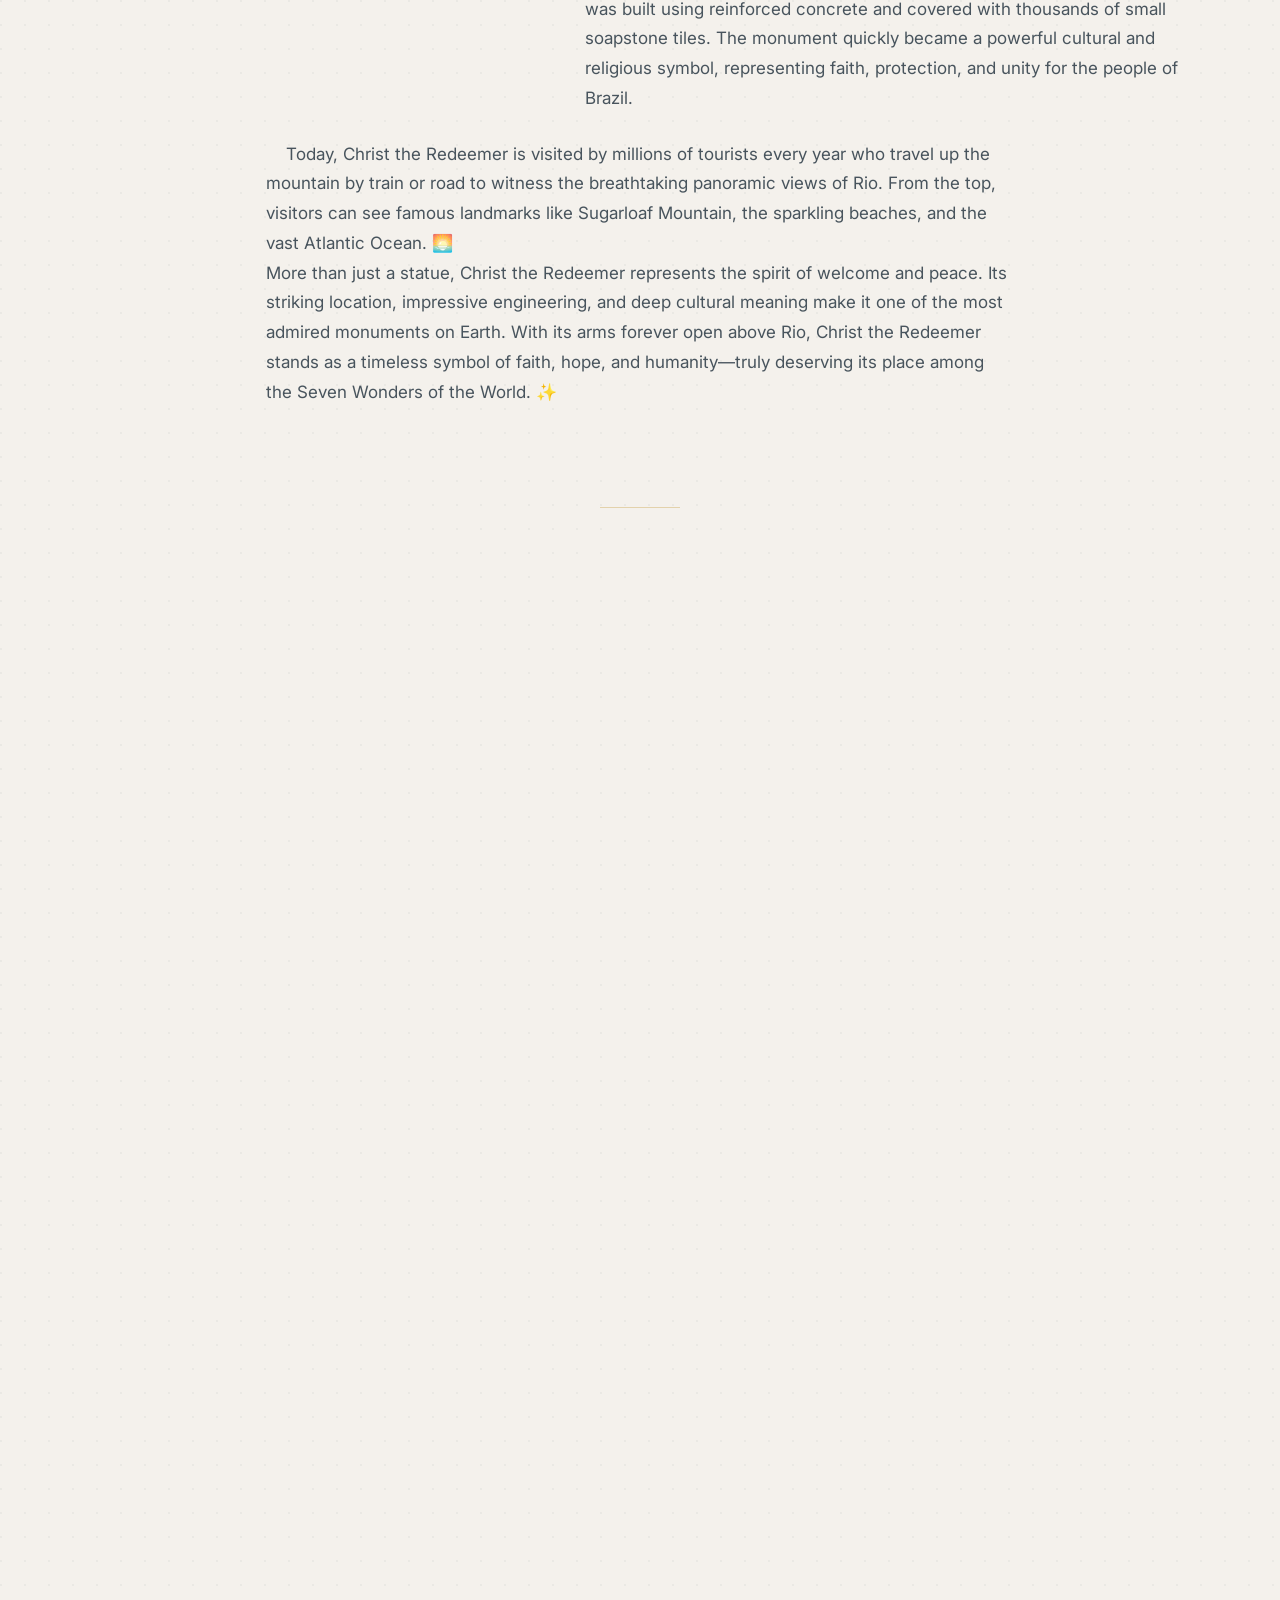
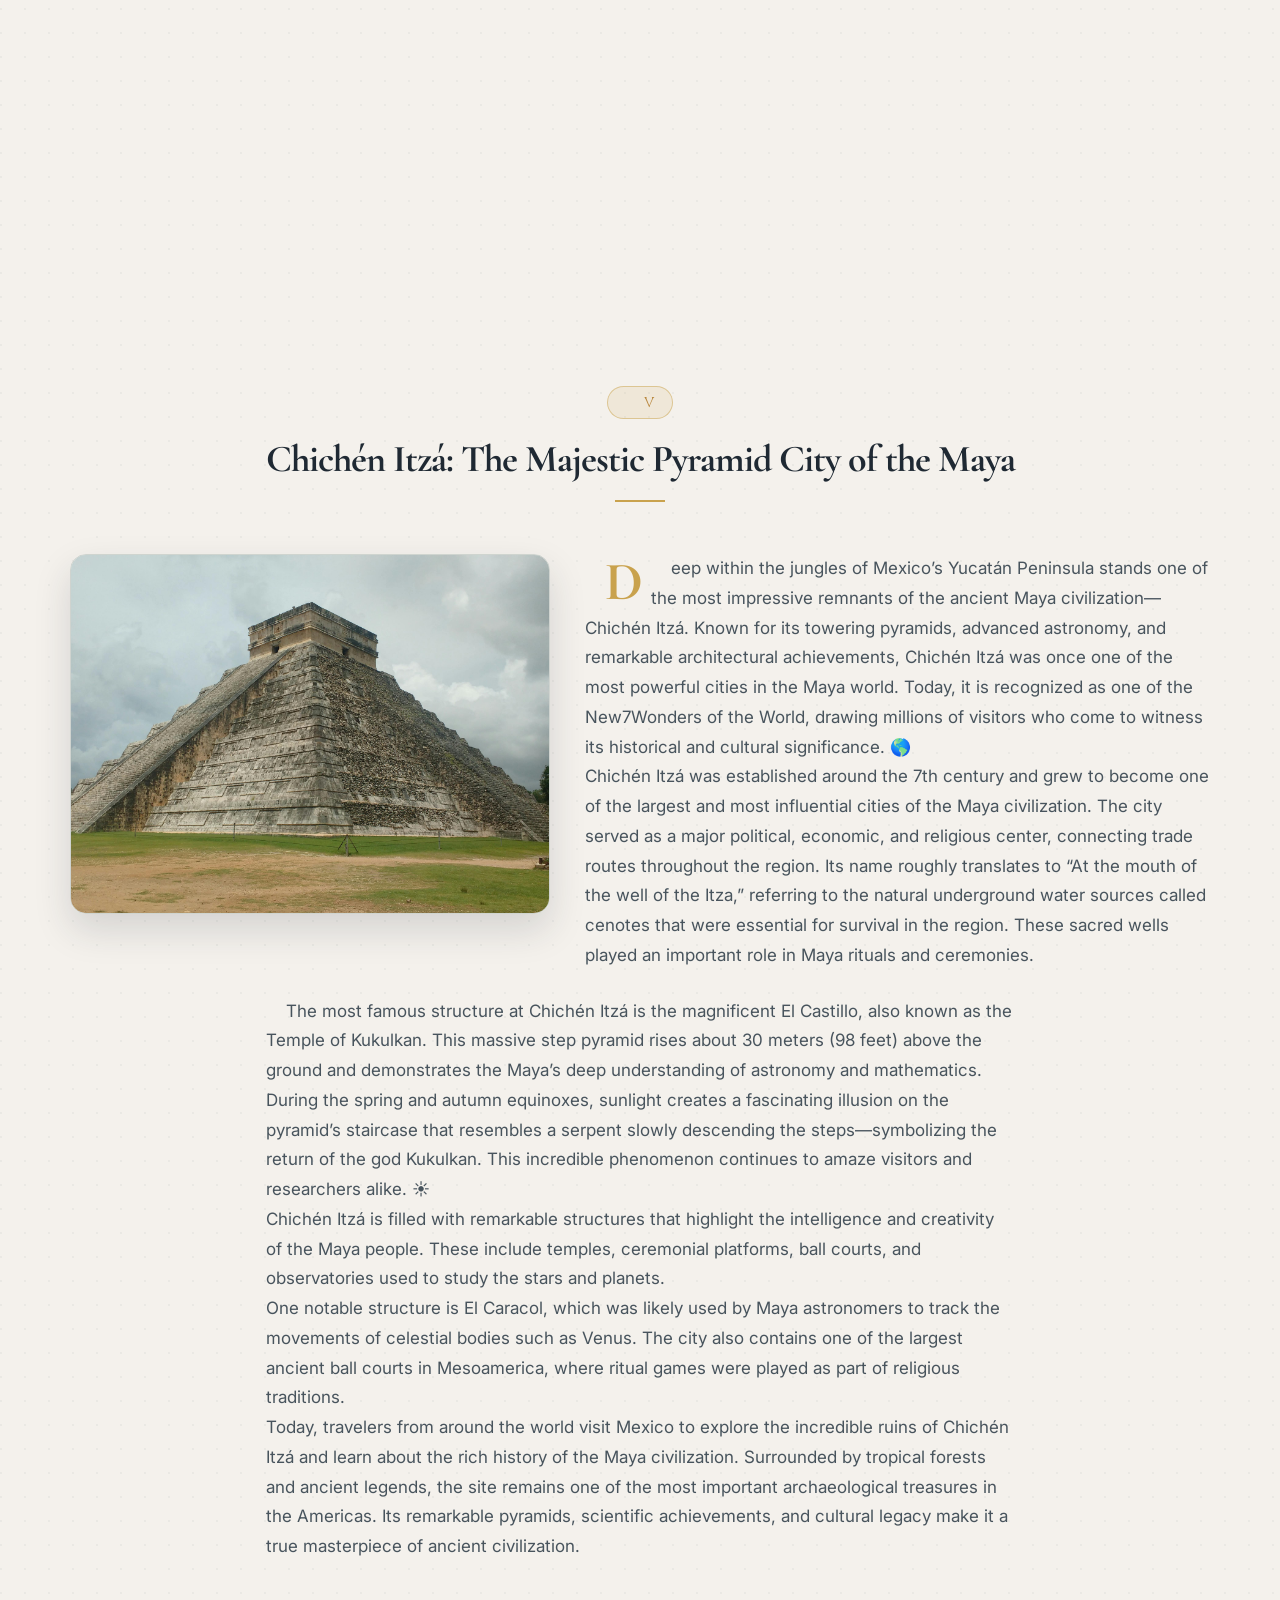
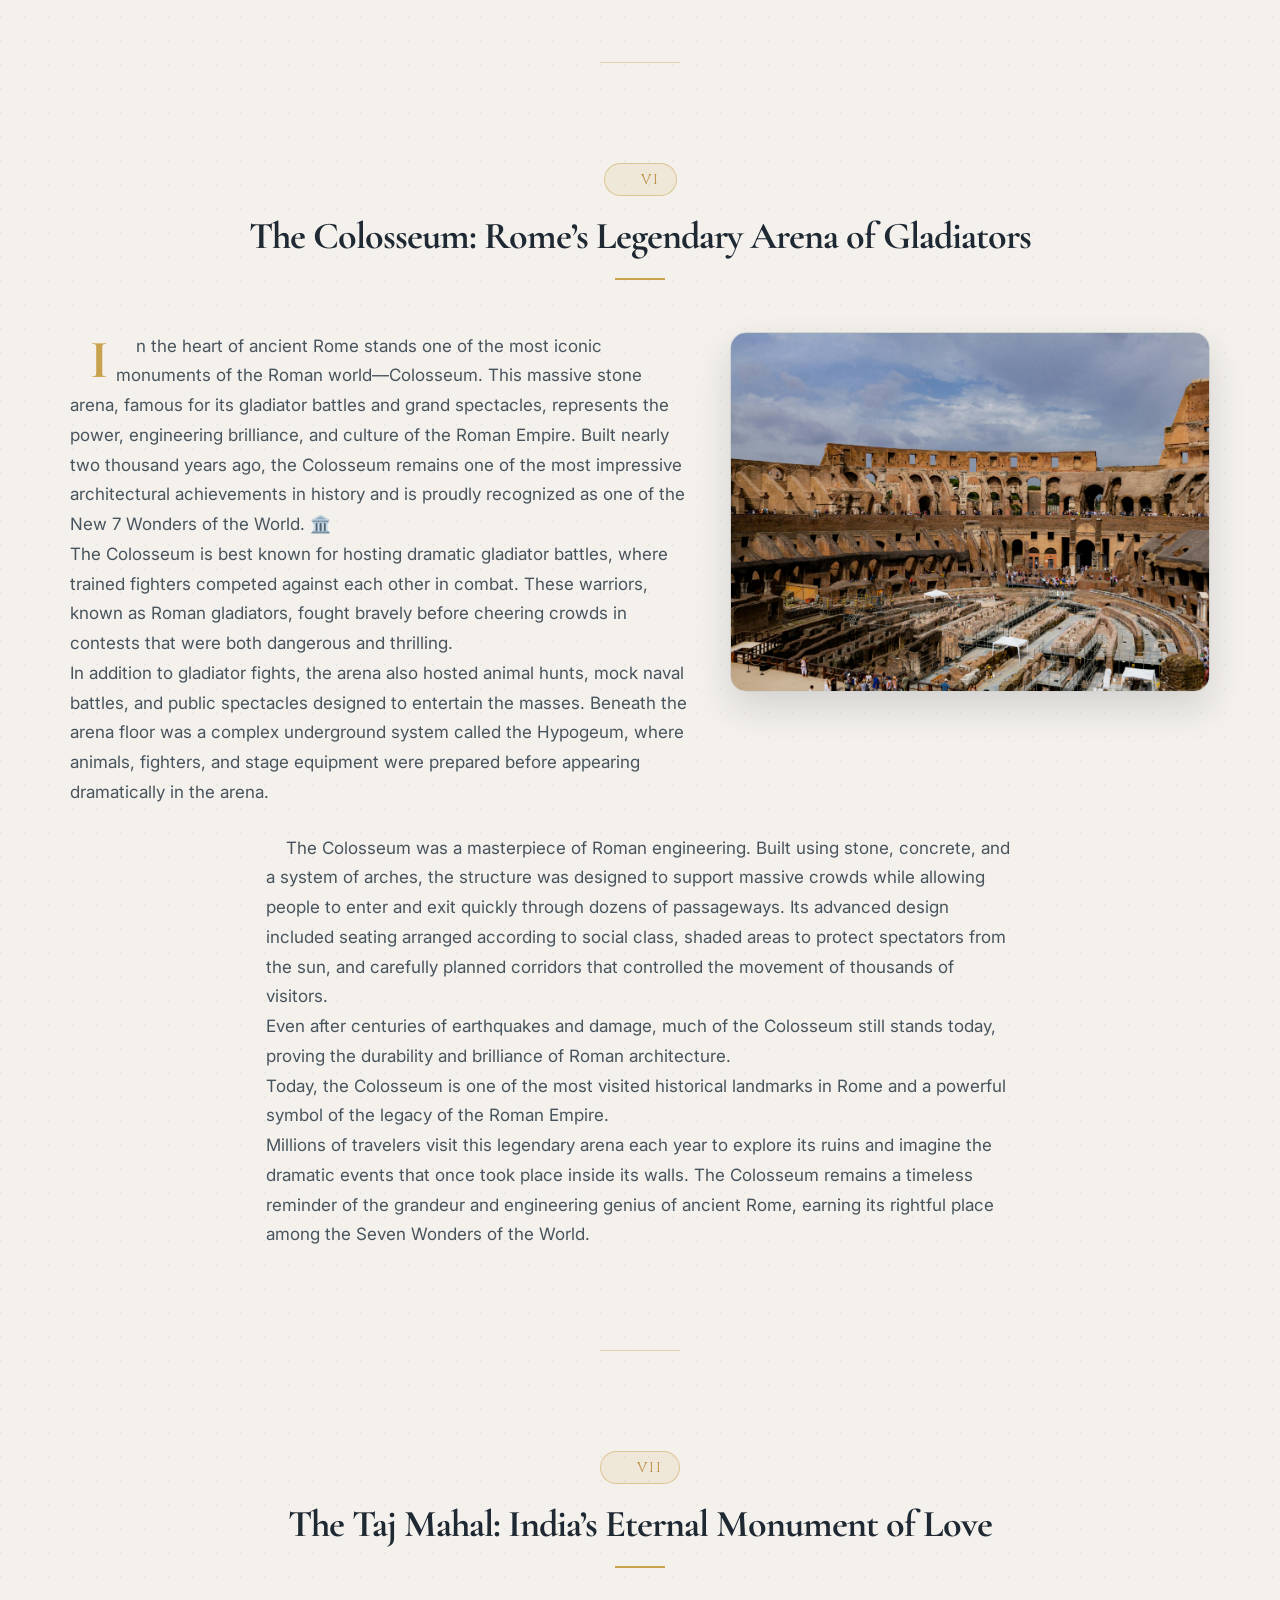
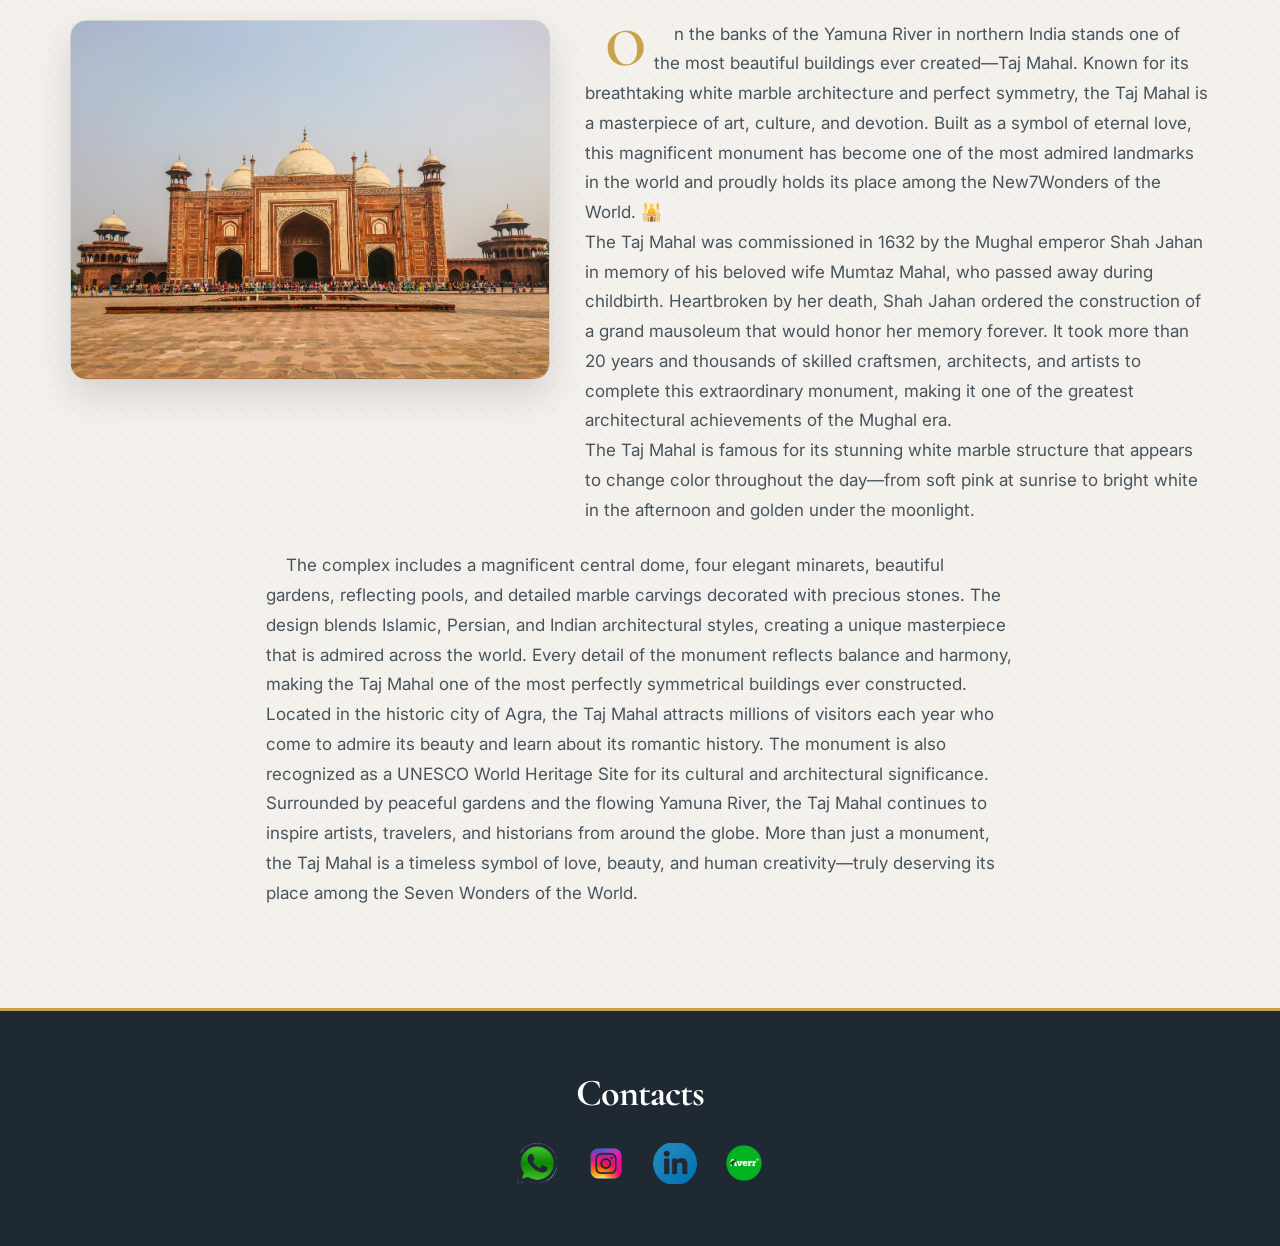
==== commit 49ee7180: "Display bug in Blog section fixed" ====
--- a/7-wonders.html
+++ b/7-wonders.html
@@ -267,6 +267,6 @@
 
 </div>
 <button id="back-to-top" aria-label="Back to top">↑</button>
-<script src="wonders_script.js"></script>
+<script src="wonder_script.js"></script>
 </body>
 </html>
